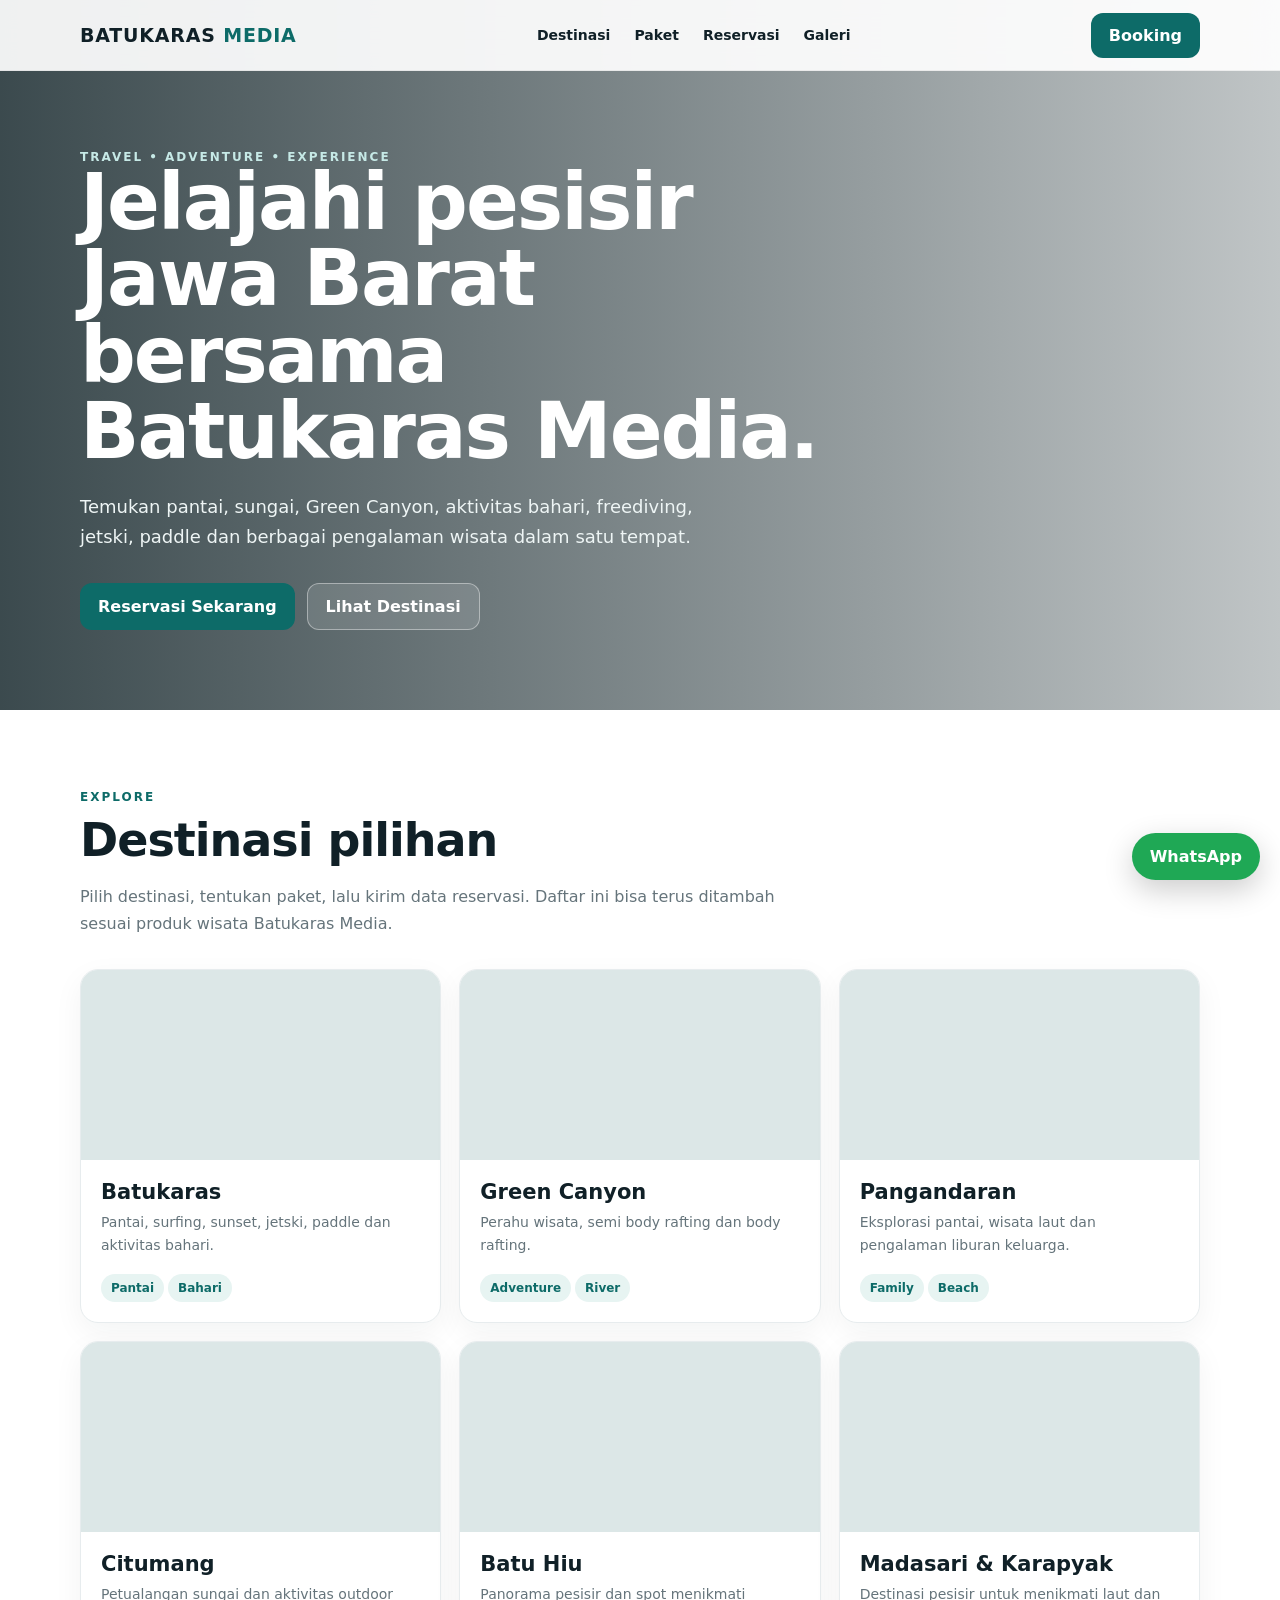
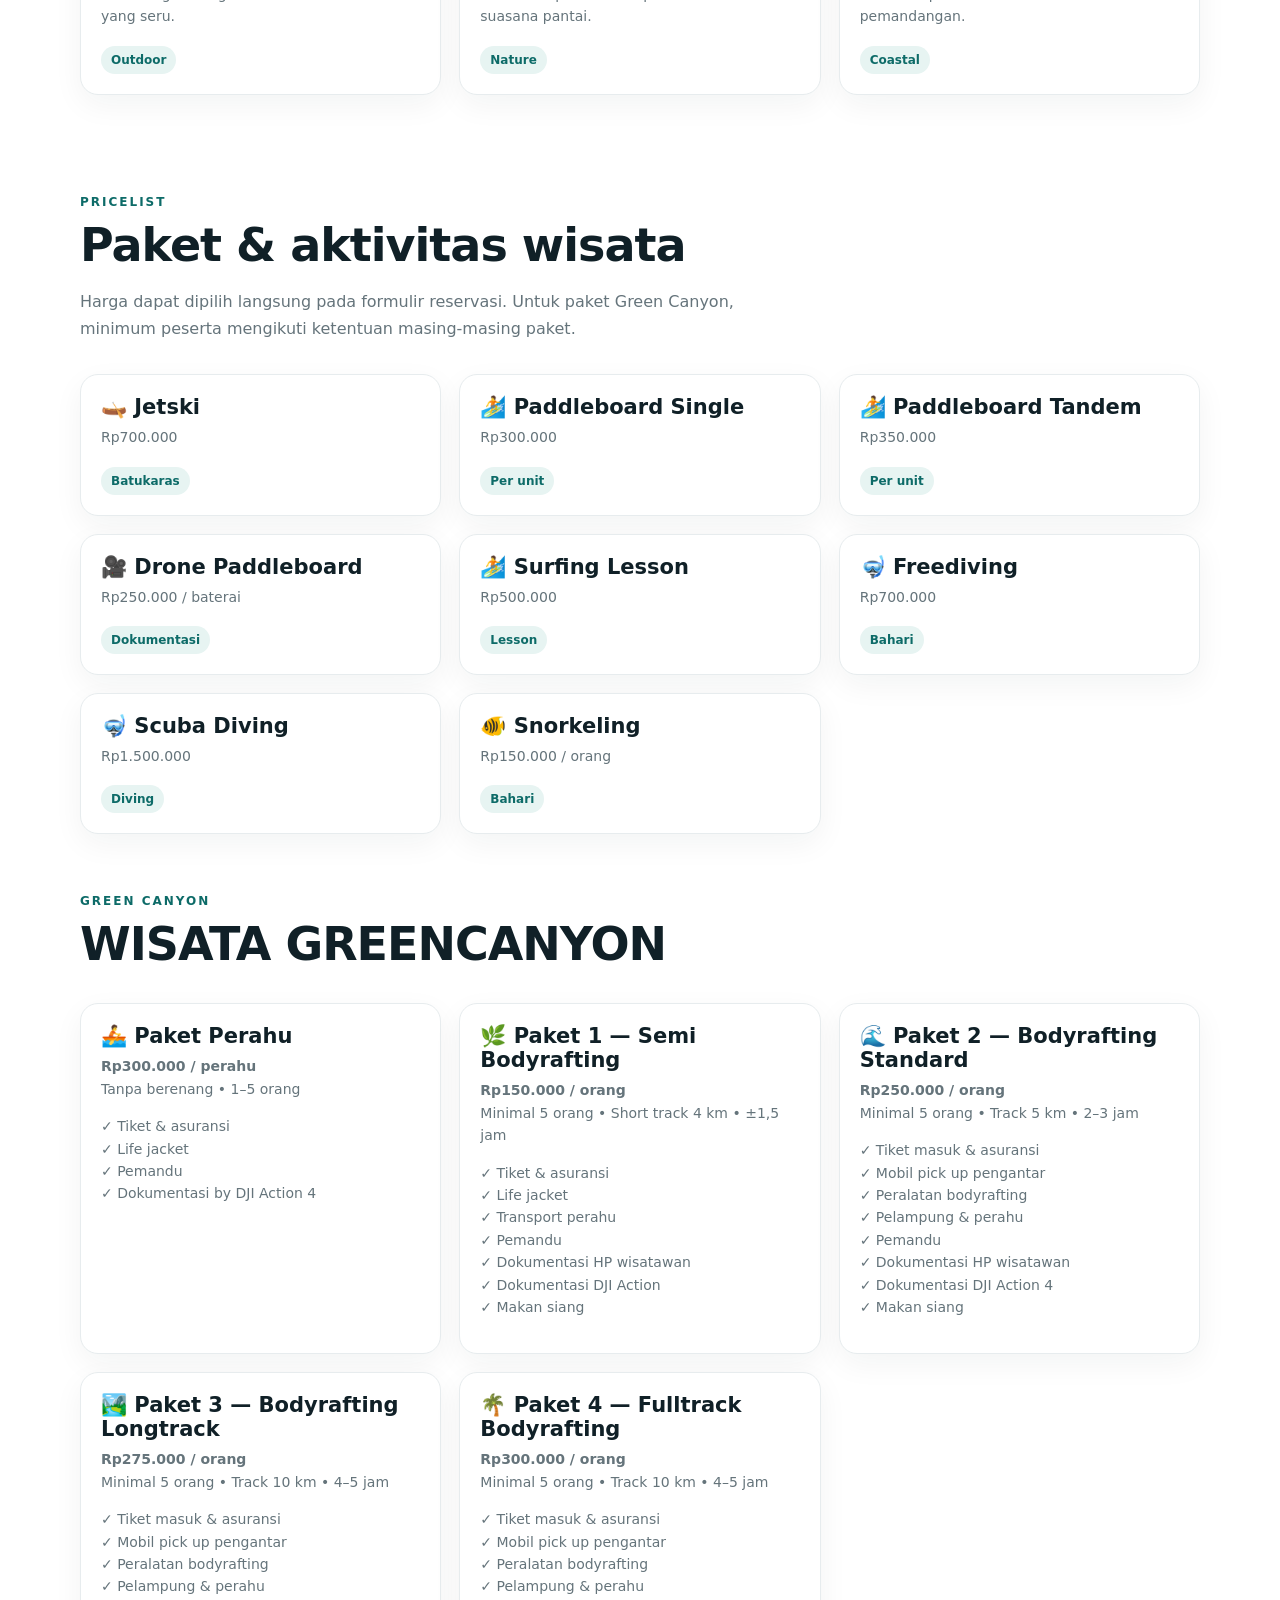
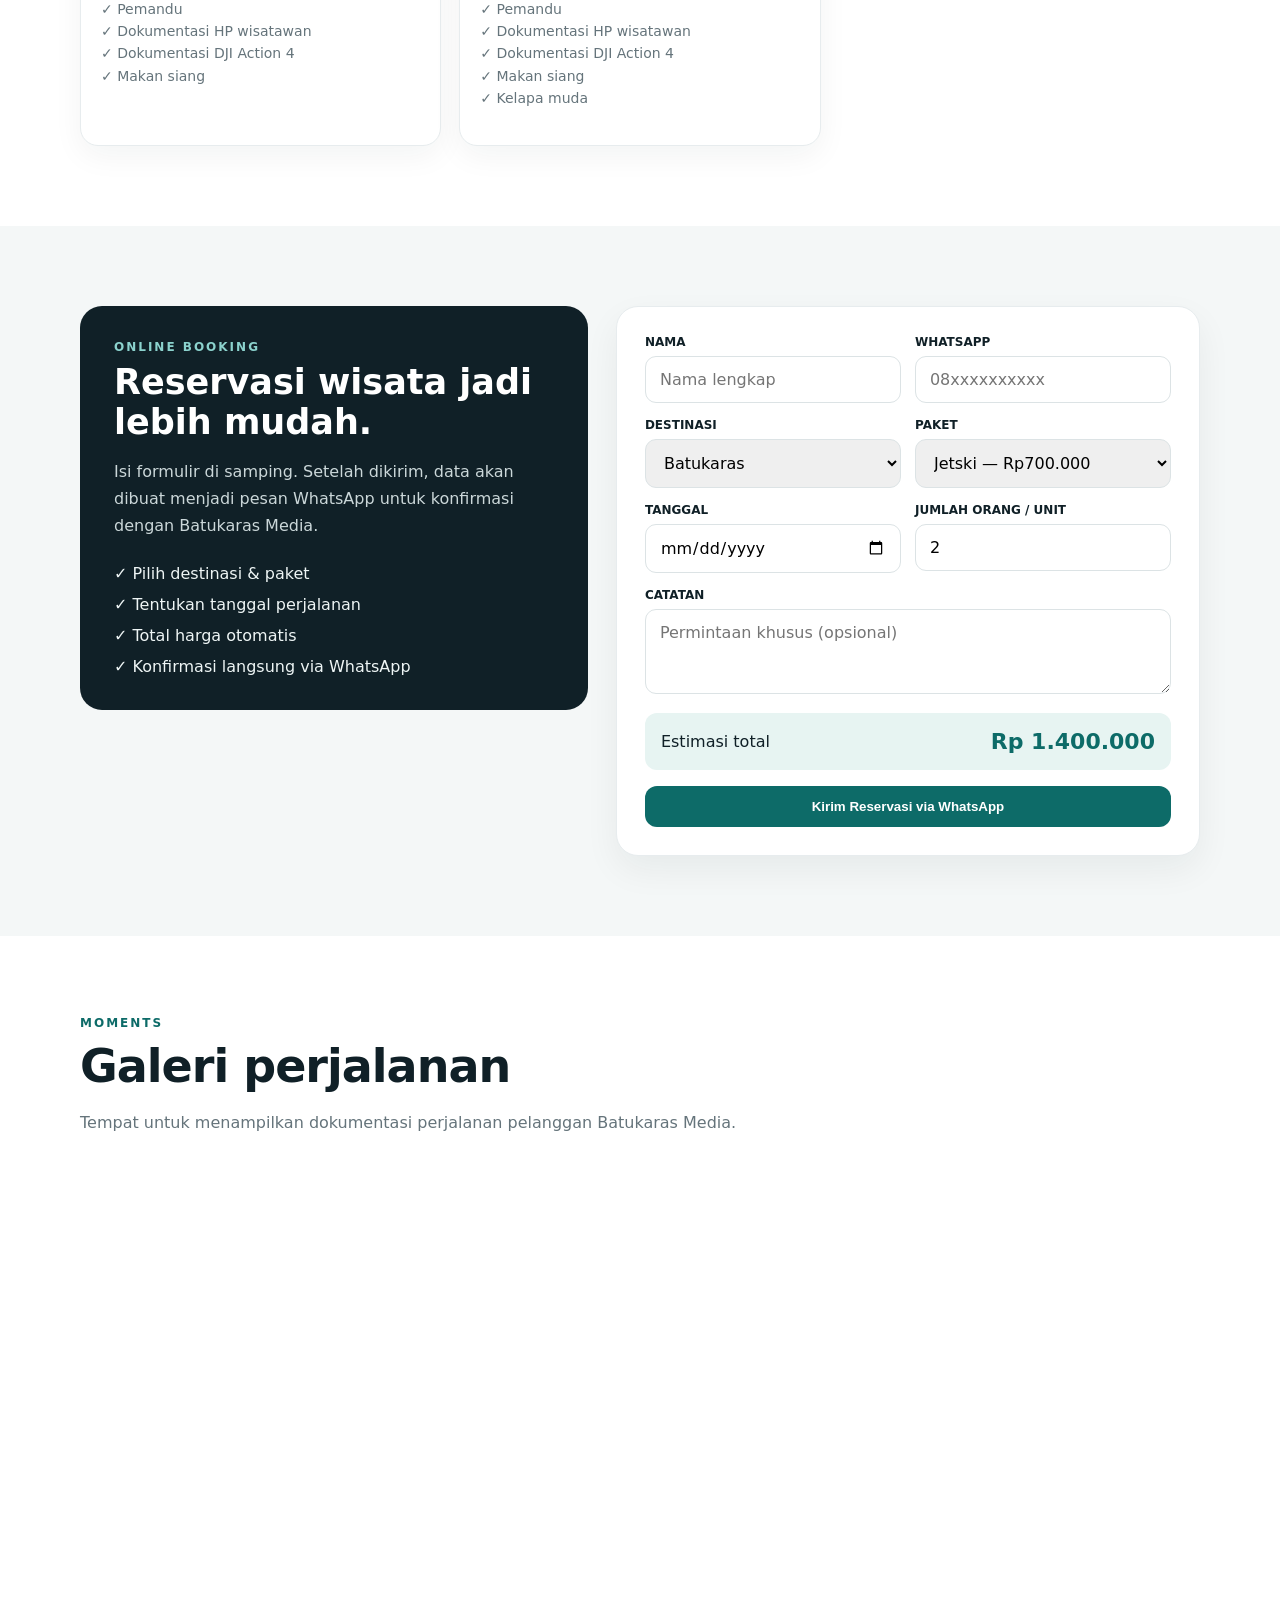
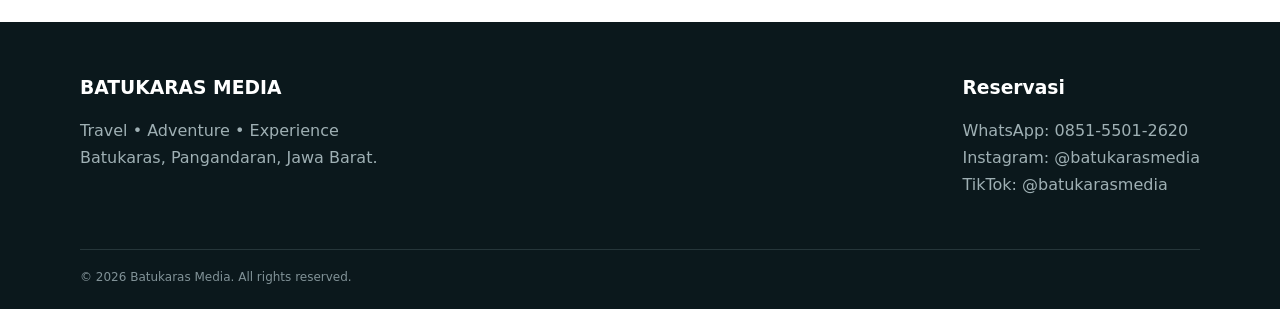
==== index.html @ 12cdef5a "Add files via upload" ====
<!DOCTYPE html>
<html lang="id">
<head>
<meta charset="UTF-8">
<meta name="viewport" content="width=device-width, initial-scale=1.0">
<title>Batukaras Media — Reservasi Wisata</title>
<meta name="description" content="Batukaras Media — reservasi wisata Batukaras, Green Canyon, Pangandaran dan destinasi wisata Jawa Barat.">
<style>
:root{--ink:#102027;--muted:#65747b;--line:#e7ecee;--paper:#fff;--soft:#f4f7f7;--accent:#0d6b68;--accent2:#e7f4f2}
*{box-sizing:border-box}html{scroll-behavior:smooth}body{margin:0;font-family:Inter,system-ui,-apple-system,Segoe UI,Roboto,Arial,sans-serif;color:var(--ink);background:var(--paper)}
a{text-decoration:none;color:inherit}.container{width:min(1120px,92%);margin:auto}
nav{position:fixed;top:0;left:0;right:0;z-index:20;background:rgba(255,255,255,.92);backdrop-filter:blur(14px);border-bottom:1px solid rgba(0,0,0,.05)}
.navin{height:70px;display:flex;align-items:center;justify-content:space-between}.brand{font-weight:900;letter-spacing:.8px;font-size:19px}.brand span{color:var(--accent)}
.links{display:flex;gap:24px;font-size:14px;font-weight:700}.links a:hover{color:var(--accent)}
.btn{display:inline-flex;align-items:center;justify-content:center;border:0;border-radius:12px;padding:13px 18px;background:var(--accent);color:#fff;font-weight:800;cursor:pointer}.btn.light{background:#fff;color:var(--ink);border:1px solid var(--line)}
.hero{min-height:650px;padding:150px 0 80px;background:linear-gradient(90deg,rgba(4,23,28,.78),rgba(4,23,28,.25)),url('https://images.unsplash.com/photo-1507525428034-b723cf961d3e?auto=format&fit=crop&w=1800&q=85') center/cover;color:white}
.hero h1{font-size:clamp(42px,7vw,78px);line-height:.98;max-width:760px;margin:0 0 22px;letter-spacing:-2px}.hero p{font-size:18px;line-height:1.7;max-width:620px;color:#eef5f5}.hero-actions{display:flex;gap:12px;flex-wrap:wrap;margin-top:30px}.hero .btn.light{background:rgba(255,255,255,.12);border-color:rgba(255,255,255,.4);color:#fff}
section{padding:80px 0}.eyebrow{color:var(--accent);font-size:12px;font-weight:900;letter-spacing:2px;text-transform:uppercase}.title{font-size:clamp(30px,4vw,46px);margin:9px 0 12px;letter-spacing:-1px}.sub{color:var(--muted);line-height:1.7;max-width:700px}
.grid{display:grid;grid-template-columns:repeat(3,1fr);gap:18px;margin-top:32px}.card{border:1px solid var(--line);border-radius:18px;overflow:hidden;background:#fff;box-shadow:0 10px 30px rgba(16,32,39,.05)}.photo{height:190px;background:#dce7e7 center/cover}.cardbody{padding:20px}.card h3{margin:0 0 7px;font-size:21px}.card p{color:var(--muted);line-height:1.6;font-size:14px;margin:0 0 15px}.tag{display:inline-block;background:var(--accent2);color:var(--accent);padding:7px 10px;border-radius:99px;font-size:12px;font-weight:800;margin:3px 4px 0 0}
.booking{background:var(--soft)}.bookbox{display:grid;grid-template-columns:1fr 1.15fr;gap:28px;align-items:start}.info{background:var(--ink);color:#fff;border-radius:22px;padding:34px}.info h2{font-size:35px;margin:8px 0 15px}.info p{color:#cbd7d9;line-height:1.7}.checks{display:grid;gap:12px;margin-top:25px}.checks div{color:#eef5f5}
.form{background:#fff;border:1px solid var(--line);border-radius:22px;padding:28px;box-shadow:0 14px 35px rgba(16,32,39,.06)}.row{display:grid;grid-template-columns:1fr 1fr;gap:14px}.field{margin-bottom:15px}.field label{display:block;font-size:12px;font-weight:900;margin-bottom:7px}.field input,.field select,.field textarea{width:100%;padding:13px 14px;border:1px solid #dce3e5;border-radius:11px;font:inherit;outline:none}.field input:focus,.field select:focus,.field textarea:focus{border-color:var(--accent)}.total{display:flex;justify-content:space-between;align-items:center;background:var(--accent2);padding:16px;border-radius:12px;margin:5px 0 16px}.total strong{font-size:22px;color:var(--accent)}
.gallery{display:grid;grid-template-columns:2fr 1fr 1fr;grid-template-rows:190px 190px;gap:10px}.gallery div{border-radius:16px;background:center/cover}.gallery .big{grid-row:span 2}
footer{background:#0b181c;color:#d5e0e2;padding:55px 0 25px}.foot{display:flex;justify-content:space-between;gap:30px}.foot h3{color:#fff;margin-top:0}.foot p{line-height:1.7;color:#9fb0b4}.copy{border-top:1px solid #26363a;margin-top:35px;padding-top:20px;font-size:12px;color:#819297}
.wa{position:fixed;right:20px;bottom:20px;background:#1fa855;color:#fff;padding:14px 18px;border-radius:999px;font-weight:900;box-shadow:0 10px 30px rgba(0,0,0,.2);z-index:30}
@media(max-width:800px){.links{display:none}.hero{min-height:620px}.grid,.bookbox{grid-template-columns:1fr}.gallery{grid-template-columns:1fr 1fr;grid-template-rows:160px 160px}.gallery .big{grid-row:auto;grid-column:span 2}.row{grid-template-columns:1fr}.foot{flex-direction:column}}
</style>
</head>
<body>
<nav><div class="container navin"><a class="brand" href="#">BATUKARAS <span>MEDIA</span></a><div class="links"><a href="#destinasi">Destinasi</a><a href="#paket">Paket</a><a href="#reservasi">Reservasi</a><a href="#galeri">Galeri</a></div><a class="btn" href="#reservasi">Booking</a></div></nav>

<header class="hero">
<div class="container">
<div class="eyebrow" style="color:#c6e9e6">Travel • Adventure • Experience</div>
<h1>Jelajahi pesisir Jawa Barat bersama Batukaras Media.</h1>
<p>Temukan pantai, sungai, Green Canyon, aktivitas bahari, freediving, jetski, paddle dan berbagai pengalaman wisata dalam satu tempat.</p>
<div class="hero-actions"><a class="btn" href="#reservasi">Reservasi Sekarang</a><a class="btn light" href="#destinasi">Lihat Destinasi</a></div>
</div>
</header>

<section id="destinasi"><div class="container">
<div class="eyebrow">Explore</div><h2 class="title">Destinasi pilihan</h2><p class="sub">Pilih destinasi, tentukan paket, lalu kirim data reservasi. Daftar ini bisa terus ditambah sesuai produk wisata Batukaras Media.</p>
<div class="grid">
<div class="card"><div class="photo" style="background-image:url('https://images.unsplash.com/photo-1502680390469-be75c86b636f?auto=format&fit=crop&w=900&q=80')"></div><div class="cardbody"><h3>Batukaras</h3><p>Pantai, surfing, sunset, jetski, paddle dan aktivitas bahari.</p><span class="tag">Pantai</span><span class="tag">Bahari</span></div></div>
<div class="card"><div class="photo" style="background-image:url('https://images.unsplash.com/photo-1500534623283-312aade485b7?auto=format&fit=crop&w=900&q=80')"></div><div class="cardbody"><h3>Green Canyon</h3><p>Perahu wisata, semi body rafting dan body rafting.</p><span class="tag">Adventure</span><span class="tag">River</span></div></div>
<div class="card"><div class="photo" style="background-image:url('https://images.unsplash.com/photo-1544551763-46a013bb70d5?auto=format&fit=crop&w=900&q=80')"></div><div class="cardbody"><h3>Pangandaran</h3><p>Eksplorasi pantai, wisata laut dan pengalaman liburan keluarga.</p><span class="tag">Family</span><span class="tag">Beach</span></div></div>
<div class="card"><div class="photo" style="background-image:url('https://images.unsplash.com/photo-1439405326854-014607f694d7?auto=format&fit=crop&w=900&q=80')"></div><div class="cardbody"><h3>Citumang</h3><p>Petualangan sungai dan aktivitas outdoor yang seru.</p><span class="tag">Outdoor</span></div></div>
<div class="card"><div class="photo" style="background-image:url('https://images.unsplash.com/photo-1505881502353-a1986add3762?auto=format&fit=crop&w=900&q=80')"></div><div class="cardbody"><h3>Batu Hiu</h3><p>Panorama pesisir dan spot menikmati suasana pantai.</p><span class="tag">Nature</span></div></div>
<div class="card"><div class="photo" style="background-image:url('https://images.unsplash.com/photo-1500375592092-40eb2168fd21?auto=format&fit=crop&w=900&q=80')"></div><div class="cardbody"><h3>Madasari & Karapyak</h3><p>Destinasi pesisir untuk menikmati laut dan pemandangan.</p><span class="tag">Coastal</span></div></div>
</div></div></section>

<section id="paket" style="padding-top:20px"><div class="container">
<div class="eyebrow">Pricelist</div><h2 class="title">Paket & aktivitas wisata</h2>
<p class="sub">Harga dapat dipilih langsung pada formulir reservasi. Untuk paket Green Canyon, minimum peserta mengikuti ketentuan masing-masing paket.</p>

<div class="grid">
<div class="card"><div class="cardbody"><h3>🛶 Jetski</h3><p>Rp700.000</p><span class="tag">Batukaras</span></div></div>
<div class="card"><div class="cardbody"><h3>🏄 Paddleboard Single</h3><p>Rp300.000</p><span class="tag">Per unit</span></div></div>
<div class="card"><div class="cardbody"><h3>🏄 Paddleboard Tandem</h3><p>Rp350.000</p><span class="tag">Per unit</span></div></div>
<div class="card"><div class="cardbody"><h3>🎥 Drone Paddleboard</h3><p>Rp250.000 / baterai</p><span class="tag">Dokumentasi</span></div></div>
<div class="card"><div class="cardbody"><h3>🏄 Surfing Lesson</h3><p>Rp500.000</p><span class="tag">Lesson</span></div></div>
<div class="card"><div class="cardbody"><h3>🤿 Freediving</h3><p>Rp700.000</p><span class="tag">Bahari</span></div></div>
<div class="card"><div class="cardbody"><h3>🤿 Scuba Diving</h3><p>Rp1.500.000</p><span class="tag">Diving</span></div></div>
<div class="card"><div class="cardbody"><h3>🐠 Snorkeling</h3><p>Rp150.000 / orang</p><span class="tag">Bahari</span></div></div>
</div>

<div style="margin-top:60px">
<div class="eyebrow">Green Canyon</div><h2 class="title">WISATA GREENCANYON</h2>
<div class="grid">
<div class="card"><div class="cardbody"><h3>🚣 Paket Perahu</h3><p><b>Rp300.000 / perahu</b><br>Tanpa berenang • 1–5 orang</p><p>✓ Tiket & asuransi<br>✓ Life jacket<br>✓ Pemandu<br>✓ Dokumentasi by DJI Action 4</p></div></div>
<div class="card"><div class="cardbody"><h3>🌿 Paket 1 — Semi Bodyrafting</h3><p><b>Rp150.000 / orang</b><br>Minimal 5 orang • Short track 4 km • ±1,5 jam</p><p>✓ Tiket & asuransi<br>✓ Life jacket<br>✓ Transport perahu<br>✓ Pemandu<br>✓ Dokumentasi HP wisatawan<br>✓ Dokumentasi DJI Action<br>✓ Makan siang</p></div></div>
<div class="card"><div class="cardbody"><h3>🌊 Paket 2 — Bodyrafting Standard</h3><p><b>Rp250.000 / orang</b><br>Minimal 5 orang • Track 5 km • 2–3 jam</p><p>✓ Tiket masuk & asuransi<br>✓ Mobil pick up pengantar<br>✓ Peralatan bodyrafting<br>✓ Pelampung & perahu<br>✓ Pemandu<br>✓ Dokumentasi HP wisatawan<br>✓ Dokumentasi DJI Action 4<br>✓ Makan siang</p></div></div>
<div class="card"><div class="cardbody"><h3>🏞️ Paket 3 — Bodyrafting Longtrack</h3><p><b>Rp275.000 / orang</b><br>Minimal 5 orang • Track 10 km • 4–5 jam</p><p>✓ Tiket masuk & asuransi<br>✓ Mobil pick up pengantar<br>✓ Peralatan bodyrafting<br>✓ Pelampung & perahu<br>✓ Pemandu<br>✓ Dokumentasi HP wisatawan<br>✓ Dokumentasi DJI Action 4<br>✓ Makan siang</p></div></div>
<div class="card"><div class="cardbody"><h3>🌴 Paket 4 — Fulltrack Bodyrafting</h3><p><b>Rp300.000 / orang</b><br>Minimal 5 orang • Track 10 km • 4–5 jam</p><p>✓ Tiket masuk & asuransi<br>✓ Mobil pick up pengantar<br>✓ Peralatan bodyrafting<br>✓ Pelampung & perahu<br>✓ Pemandu<br>✓ Dokumentasi HP wisatawan<br>✓ Dokumentasi DJI Action 4<br>✓ Makan siang<br>✓ Kelapa muda</p></div></div>
</div></div></div></section>

<section class="booking" id="reservasi"><div class="container"><div class="bookbox">
<div class="info"><div class="eyebrow" style="color:#8bd2cd">Online Booking</div><h2>Reservasi wisata jadi lebih mudah.</h2><p>Isi formulir di samping. Setelah dikirim, data akan dibuat menjadi pesan WhatsApp untuk konfirmasi dengan Batukaras Media.</p><div class="checks"><div>✓ Pilih destinasi & paket</div><div>✓ Tentukan tanggal perjalanan</div><div>✓ Total harga otomatis</div><div>✓ Konfirmasi langsung via WhatsApp</div></div></div>
<form class="form" onsubmit="book(event)">
<div class="row"><div class="field"><label>NAMA</label><input id="nama" required placeholder="Nama lengkap"></div><div class="field"><label>WHATSAPP</label><input id="wauser" required placeholder="08xxxxxxxxxx"></div></div>
<div class="row"><div class="field"><label>DESTINASI</label><select id="dest" onchange="updatePrice()"><option value="Batukaras">Batukaras</option><option value="Green Canyon">Green Canyon</option><option value="Pangandaran">Pangandaran</option><option value="Citumang">Citumang</option><option value="Batu Hiu">Batu Hiu</option><option value="Madasari">Madasari</option><option value="Karapyak">Karapyak</option></select></div><div class="field"><label>PAKET</label><select id="paketSelect" onchange="updatePrice()">
<option value="700000">Jetski — Rp700.000</option>
<option value="300000">Paddleboard Single — Rp300.000</option>
<option value="350000">Paddleboard Tandem — Rp350.000</option>
<option value="250000">Drone Paddleboard — Rp250.000/baterai</option>
<option value="500000">Surfing Lesson — Rp500.000</option>
<option value="700000">Freediving — Rp700.000</option>
<option value="1500000">Scuba Diving — Rp1.500.000</option>
<option value="150000">Snorkeling — Rp150.000/orang</option>
<option value="300000">Green Canyon — Paket Perahu — Rp300.000/perahu</option>
<option value="150000">Green Canyon — Paket 1 Semi Bodyrafting — Rp150.000/orang</option>
<option value="250000">Green Canyon — Paket 2 Bodyrafting Standard — Rp250.000/orang</option>
<option value="275000">Green Canyon — Paket 3 Bodyrafting Longtrack — Rp275.000/orang</option>
<option value="300000">Green Canyon — Paket 4 Fulltrack — Rp300.000/orang</option>
</select></div></div>
<div class="row"><div class="field"><label>TANGGAL</label><input id="tanggal" type="date" required></div><div class="field"><label>JUMLAH ORANG / UNIT</label><input id="jumlah" type="number" min="1" value="2" required oninput="updatePrice()"></div></div>
<div class="field"><label>CATATAN</label><textarea id="catatan" rows="3" placeholder="Permintaan khusus (opsional)"></textarea></div>
<div class="total"><span>Estimasi total</span><strong id="total">Rp600.000</strong></div>
<button class="btn" style="width:100%">Kirim Reservasi via WhatsApp</button>
</form></div></div></section>

<section id="galeri"><div class="container"><div class="eyebrow">Moments</div><h2 class="title">Galeri perjalanan</h2><p class="sub">Tempat untuk menampilkan dokumentasi perjalanan pelanggan Batukaras Media.</p><div class="gallery">
<div class="big" style="background-image:url('https://images.unsplash.com/photo-1544551763-46a013bb70d5?auto=format&fit=crop&w=1200&q=85')"></div>
<div style="background-image:url('https://images.unsplash.com/photo-1502680390469-be75c86b636f?auto=format&fit=crop&w=700&q=80')"></div>
<div style="background-image:url('https://images.unsplash.com/photo-1500375592092-40eb2168fd21?auto=format&fit=crop&w=700&q=80')"></div>
<div style="background-image:url('https://images.unsplash.com/photo-1500534623283-312aade485b7?auto=format&fit=crop&w=700&q=80')"></div>
<div style="background-image:url('https://images.unsplash.com/photo-1439405326854-014607f694d7?auto=format&fit=crop&w=700&q=80')"></div>
</div></div></section>

<footer><div class="container"><div class="foot"><div><h3>BATUKARAS MEDIA</h3><p>Travel • Adventure • Experience<br>Batukaras, Pangandaran, Jawa Barat.</p></div><div><h3>Reservasi</h3><p>WhatsApp: 0851-5501-2620<br>Instagram: @batukarasmedia<br>TikTok: @batukarasmedia</p></div></div><div class="copy">© 2026 Batukaras Media. All rights reserved.</div></div></footer>
<a class="wa" href="https://wa.me/6285155012620" target="_blank">WhatsApp</a>
<script>
function rupiah(n){return new Intl.NumberFormat('id-ID',{style:'currency',currency:'IDR',maximumFractionDigits:0}).format(n)}
function updatePrice(){const p=Number(document.getElementById('paketSelect').value);const q=Number(document.getElementById('jumlah').value||1);document.getElementById('total').textContent=rupiah(p*q)}
function book(e){e.preventDefault();const nama=document.getElementById('nama').value,wa=document.getElementById('wauser').value,dest=document.getElementById('dest').value,paket=document.getElementById('paketSelect').selectedOptions[0].text,tgl=document.getElementById('tanggal').value,jml=document.getElementById('jumlah').value,total=document.getElementById('total').textContent,cat=document.getElementById('catatan').value;const msg=`Halo Batukaras Media, saya ingin reservasi wisata.%0A%0ANama: ${nama}%0AWhatsApp: ${wa}%0ADestinasi: ${dest}%0APaket: ${paket}%0ATanggal: ${tgl}%0AJumlah: ${jml}%0AEstimasi total: ${total}%0ACatatan: ${cat||'-'}`;window.open('https://wa.me/6285155012620?text='+msg,'_blank')}
updatePrice();
</script>
</body></html>
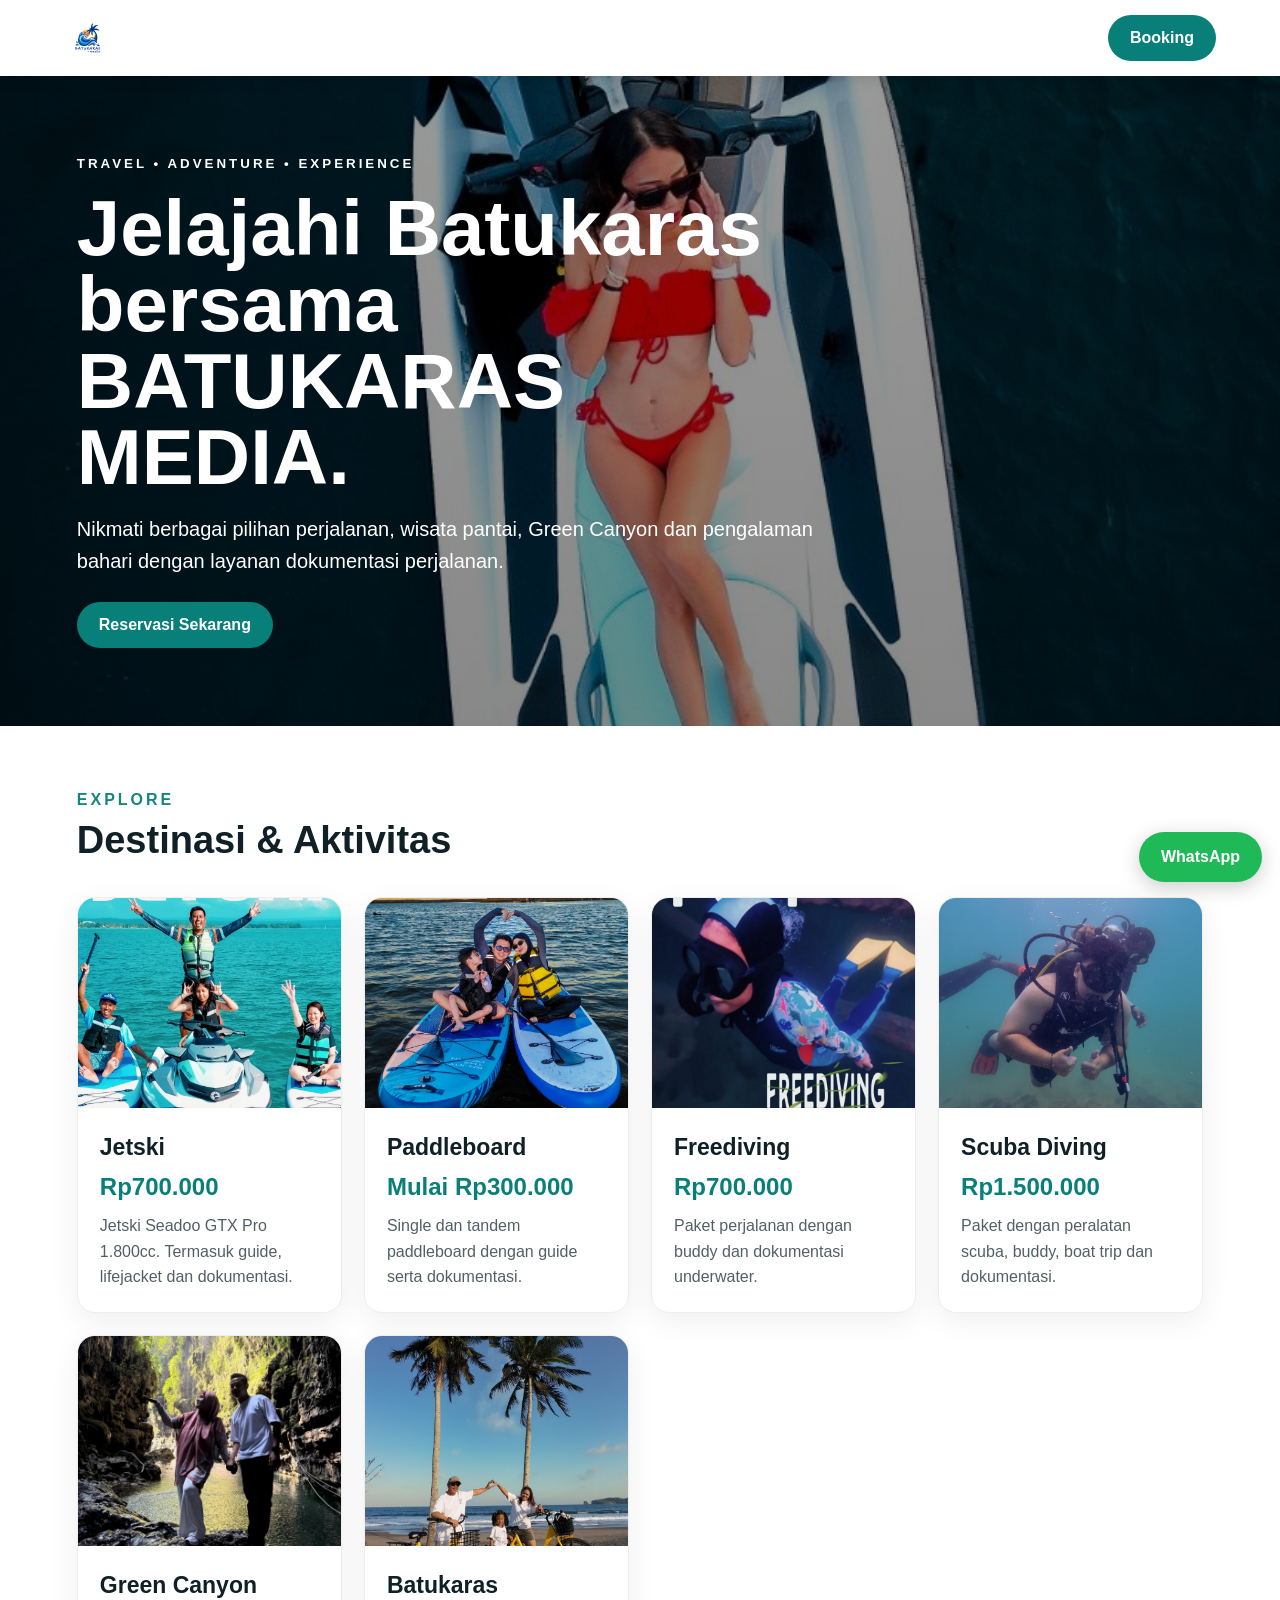
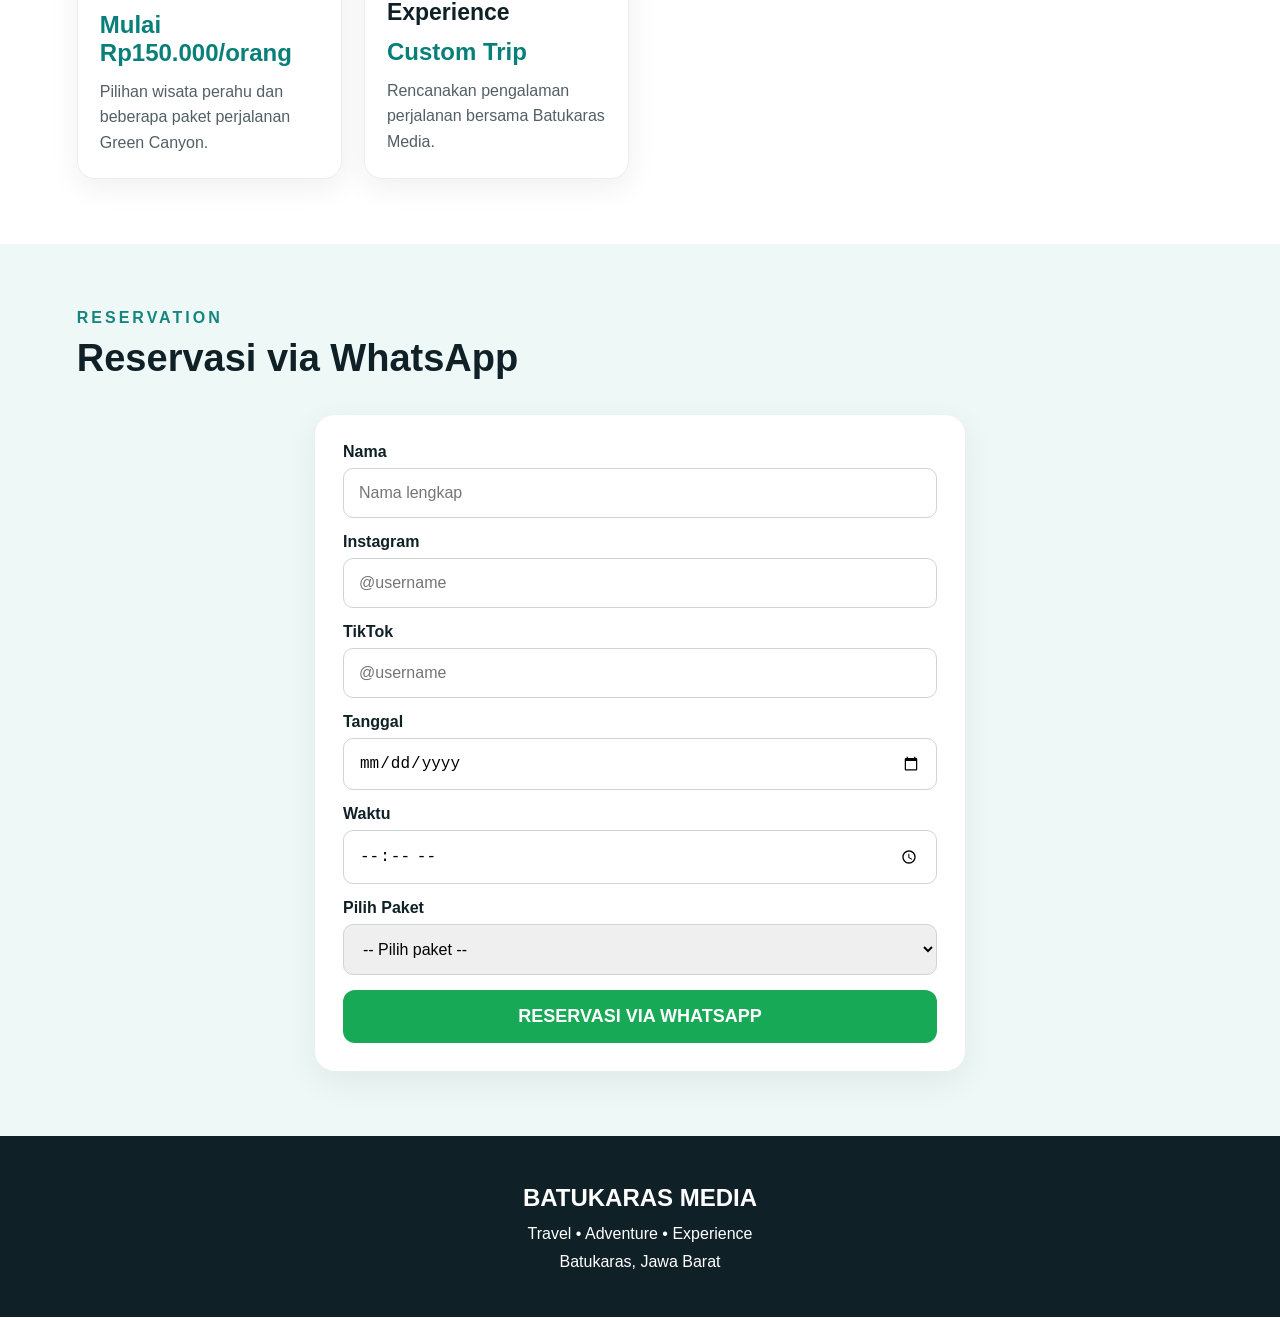
==== commit aab98197: "Refactor HTML structure and styles for better design Updated title and various styles for improved l" ====
--- a/index.html
+++ b/index.html
@@ -3,115 +3,217 @@
 <head>
 <meta charset="UTF-8">
 <meta name="viewport" content="width=device-width, initial-scale=1.0">
-<title>Batukaras Media — Reservasi Wisata</title>
-<meta name="description" content="Batukaras Media — reservasi wisata Batukaras, Green Canyon, Pangandaran dan destinasi wisata Jawa Barat.">
+<title>BATUKARAS MEDIA — Reservasi Wisata</title>
+
 <style>
-:root{--ink:#102027;--muted:#65747b;--line:#e7ecee;--paper:#fff;--soft:#f4f7f7;--accent:#0d6b68;--accent2:#e7f4f2}
-*{box-sizing:border-box}html{scroll-behavior:smooth}body{margin:0;font-family:Inter,system-ui,-apple-system,Segoe UI,Roboto,Arial,sans-serif;color:var(--ink);background:var(--paper)}
-a{text-decoration:none;color:inherit}.container{width:min(1120px,92%);margin:auto}
-nav{position:fixed;top:0;left:0;right:0;z-index:20;background:rgba(255,255,255,.92);backdrop-filter:blur(14px);border-bottom:1px solid rgba(0,0,0,.05)}
-.navin{height:70px;display:flex;align-items:center;justify-content:space-between}.brand{font-weight:900;letter-spacing:.8px;font-size:19px}.brand span{color:var(--accent)}
-.links{display:flex;gap:24px;font-size:14px;font-weight:700}.links a:hover{color:var(--accent)}
-.btn{display:inline-flex;align-items:center;justify-content:center;border:0;border-radius:12px;padding:13px 18px;background:var(--accent);color:#fff;font-weight:800;cursor:pointer}.btn.light{background:#fff;color:var(--ink);border:1px solid var(--line)}
-.hero{min-height:650px;padding:150px 0 80px;background:linear-gradient(90deg,rgba(4,23,28,.78),rgba(4,23,28,.25)),url('https://images.unsplash.com/photo-1507525428034-b723cf961d3e?auto=format&fit=crop&w=1800&q=85') center/cover;color:white}
-.hero h1{font-size:clamp(42px,7vw,78px);line-height:.98;max-width:760px;margin:0 0 22px;letter-spacing:-2px}.hero p{font-size:18px;line-height:1.7;max-width:620px;color:#eef5f5}.hero-actions{display:flex;gap:12px;flex-wrap:wrap;margin-top:30px}.hero .btn.light{background:rgba(255,255,255,.12);border-color:rgba(255,255,255,.4);color:#fff}
-section{padding:80px 0}.eyebrow{color:var(--accent);font-size:12px;font-weight:900;letter-spacing:2px;text-transform:uppercase}.title{font-size:clamp(30px,4vw,46px);margin:9px 0 12px;letter-spacing:-1px}.sub{color:var(--muted);line-height:1.7;max-width:700px}
-.grid{display:grid;grid-template-columns:repeat(3,1fr);gap:18px;margin-top:32px}.card{border:1px solid var(--line);border-radius:18px;overflow:hidden;background:#fff;box-shadow:0 10px 30px rgba(16,32,39,.05)}.photo{height:190px;background:#dce7e7 center/cover}.cardbody{padding:20px}.card h3{margin:0 0 7px;font-size:21px}.card p{color:var(--muted);line-height:1.6;font-size:14px;margin:0 0 15px}.tag{display:inline-block;background:var(--accent2);color:var(--accent);padding:7px 10px;border-radius:99px;font-size:12px;font-weight:800;margin:3px 4px 0 0}
-.booking{background:var(--soft)}.bookbox{display:grid;grid-template-columns:1fr 1.15fr;gap:28px;align-items:start}.info{background:var(--ink);color:#fff;border-radius:22px;padding:34px}.info h2{font-size:35px;margin:8px 0 15px}.info p{color:#cbd7d9;line-height:1.7}.checks{display:grid;gap:12px;margin-top:25px}.checks div{color:#eef5f5}
-.form{background:#fff;border:1px solid var(--line);border-radius:22px;padding:28px;box-shadow:0 14px 35px rgba(16,32,39,.06)}.row{display:grid;grid-template-columns:1fr 1fr;gap:14px}.field{margin-bottom:15px}.field label{display:block;font-size:12px;font-weight:900;margin-bottom:7px}.field input,.field select,.field textarea{width:100%;padding:13px 14px;border:1px solid #dce3e5;border-radius:11px;font:inherit;outline:none}.field input:focus,.field select:focus,.field textarea:focus{border-color:var(--accent)}.total{display:flex;justify-content:space-between;align-items:center;background:var(--accent2);padding:16px;border-radius:12px;margin:5px 0 16px}.total strong{font-size:22px;color:var(--accent)}
-.gallery{display:grid;grid-template-columns:2fr 1fr 1fr;grid-template-rows:190px 190px;gap:10px}.gallery div{border-radius:16px;background:center/cover}.gallery .big{grid-row:span 2}
-footer{background:#0b181c;color:#d5e0e2;padding:55px 0 25px}.foot{display:flex;justify-content:space-between;gap:30px}.foot h3{color:#fff;margin-top:0}.foot p{line-height:1.7;color:#9fb0b4}.copy{border-top:1px solid #26363a;margin-top:35px;padding-top:20px;font-size:12px;color:#819297}
-.wa{position:fixed;right:20px;bottom:20px;background:#1fa855;color:#fff;padding:14px 18px;border-radius:999px;font-weight:900;box-shadow:0 10px 30px rgba(0,0,0,.2);z-index:30}
-@media(max-width:800px){.links{display:none}.hero{min-height:620px}.grid,.bookbox{grid-template-columns:1fr}.gallery{grid-template-columns:1fr 1fr;grid-template-rows:160px 160px}.gallery .big{grid-row:auto;grid-column:span 2}.row{grid-template-columns:1fr}.foot{flex-direction:column}}
+*{box-sizing:border-box;margin:0;padding:0}
+body{font-family:Arial,sans-serif;color:#102027;background:#fff}
+a{text-decoration:none;color:inherit}
+nav{position:sticky;top:0;z-index:99;background:#fff;padding:14px 5%;display:flex;justify-content:space-between;align-items:center;box-shadow:0 2px 15px #0002}
+.logo{height:48px;width:auto}
+.btn{background:#087f78;color:white;padding:14px 22px;border-radius:30px;font-weight:bold;border:0;display:inline-block}
+.hero{min-height:650px;background:linear-gradient(#0006,#0007),url('jetski-drone.jpg') center/cover;display:flex;align-items:center;color:#fff;padding:70px 6%}
+.hero-content{max-width:750px}
+.hero small{letter-spacing:3px;font-weight:bold}
+.hero h1{font-size:clamp(40px,8vw,78px);line-height:.98;margin:18px 0}
+.hero p{font-size:20px;line-height:1.6;margin-bottom:25px}
+section{padding:65px 6%}
+.title{font-size:38px;margin:10px 0 35px}
+.subtitle{color:#16857e;font-weight:bold;letter-spacing:3px}
+.grid{display:grid;grid-template-columns:repeat(auto-fit,minmax(250px,1fr));gap:22px}
+.card{background:#fff;border-radius:18px;overflow:hidden;box-shadow:0 8px 30px #0001;border:1px solid #eee}
+.card img{width:100%;height:210px;object-fit:cover}
+.card-content{padding:22px}
+.card h3{font-size:23px;margin-bottom:10px}
+.price{font-size:24px;font-weight:bold;color:#087f78;margin:12px 0}
+.card p{line-height:1.6;color:#526065}
+.booking{background:#eef8f7}
+.form{max-width:650px;margin:auto;background:#fff;padding:28px;border-radius:20px;box-shadow:0 10px 35px #0001}
+input,select{width:100%;padding:15px;margin:7px 0 15px;border:1px solid #ccd6d6;border-radius:10px;font-size:16px}
+label{font-weight:bold}
+.submit{width:100%;padding:16px;background:#18a957;color:white;border:0;border-radius:12px;font-size:18px;font-weight:bold}
+footer{background:#102027;color:#fff;padding:40px 6%;text-align:center;line-height:1.8}
+.wa{position:fixed;right:18px;bottom:18px;background:#20b957;color:#fff;padding:16px 22px;border-radius:40px;font-weight:bold;z-index:100;box-shadow:0 5px 20px #0003}
+@media(max-width:600px){
+nav{padding:12px 18px}
+.logo{height:42px}
+.hero{min-height:620px;padding:60px 25px}
+.hero h1{font-size:45px}
+.hero p{font-size:18px}
+section{padding:50px 20px}
+.title{font-size:32px}
+}
 </style>
 </head>
+
 <body>
-<nav><div class="container navin"><a class="brand" href="#">BATUKARAS <span>MEDIA</span></a><div class="links"><a href="#destinasi">Destinasi</a><a href="#paket">Paket</a><a href="#reservasi">Reservasi</a><a href="#galeri">Galeri</a></div><a class="btn" href="#reservasi">Booking</a></div></nav>
+
+<nav>
+<img src="logo.png" class="logo" alt="Batukaras Media">
+<a href="#booking" class="btn">Booking</a>
+</nav>
 
 <header class="hero">
-<div class="container">
-<div class="eyebrow" style="color:#c6e9e6">Travel • Adventure • Experience</div>
-<h1>Jelajahi pesisir Jawa Barat bersama Batukaras Media.</h1>
-<p>Temukan pantai, sungai, Green Canyon, aktivitas bahari, freediving, jetski, paddle dan berbagai pengalaman wisata dalam satu tempat.</p>
-<div class="hero-actions"><a class="btn" href="#reservasi">Reservasi Sekarang</a><a class="btn light" href="#destinasi">Lihat Destinasi</a></div>
+<div class="hero-content">
+<small>TRAVEL • ADVENTURE • EXPERIENCE</small>
+<h1>Jelajahi Batukaras bersama BATUKARAS MEDIA.</h1>
+<p>
+Nikmati berbagai pilihan perjalanan, wisata pantai,
+Green Canyon dan pengalaman bahari dengan layanan
+dokumentasi perjalanan.
+</p>
+<a href="#booking" class="btn">Reservasi Sekarang</a>
 </div>
 </header>
 
-<section id="destinasi"><div class="container">
-<div class="eyebrow">Explore</div><h2 class="title">Destinasi pilihan</h2><p class="sub">Pilih destinasi, tentukan paket, lalu kirim data reservasi. Daftar ini bisa terus ditambah sesuai produk wisata Batukaras Media.</p>
+<section>
+<div class="subtitle">EXPLORE</div>
+<h2 class="title">Destinasi & Aktivitas</h2>
+
 <div class="grid">
-<div class="card"><div class="photo" style="background-image:url('https://images.unsplash.com/photo-1502680390469-be75c86b636f?auto=format&fit=crop&w=900&q=80')"></div><div class="cardbody"><h3>Batukaras</h3><p>Pantai, surfing, sunset, jetski, paddle dan aktivitas bahari.</p><span class="tag">Pantai</span><span class="tag">Bahari</span></div></div>
-<div class="card"><div class="photo" style="background-image:url('https://images.unsplash.com/photo-1500534623283-312aade485b7?auto=format&fit=crop&w=900&q=80')"></div><div class="cardbody"><h3>Green Canyon</h3><p>Perahu wisata, semi body rafting dan body rafting.</p><span class="tag">Adventure</span><span class="tag">River</span></div></div>
-<div class="card"><div class="photo" style="background-image:url('https://images.unsplash.com/photo-1544551763-46a013bb70d5?auto=format&fit=crop&w=900&q=80')"></div><div class="cardbody"><h3>Pangandaran</h3><p>Eksplorasi pantai, wisata laut dan pengalaman liburan keluarga.</p><span class="tag">Family</span><span class="tag">Beach</span></div></div>
-<div class="card"><div class="photo" style="background-image:url('https://images.unsplash.com/photo-1439405326854-014607f694d7?auto=format&fit=crop&w=900&q=80')"></div><div class="cardbody"><h3>Citumang</h3><p>Petualangan sungai dan aktivitas outdoor yang seru.</p><span class="tag">Outdoor</span></div></div>
-<div class="card"><div class="photo" style="background-image:url('https://images.unsplash.com/photo-1505881502353-a1986add3762?auto=format&fit=crop&w=900&q=80')"></div><div class="cardbody"><h3>Batu Hiu</h3><p>Panorama pesisir dan spot menikmati suasana pantai.</p><span class="tag">Nature</span></div></div>
-<div class="card"><div class="photo" style="background-image:url('https://images.unsplash.com/photo-1500375592092-40eb2168fd21?auto=format&fit=crop&w=900&q=80')"></div><div class="cardbody"><h3>Madasari & Karapyak</h3><p>Destinasi pesisir untuk menikmati laut dan pemandangan.</p><span class="tag">Coastal</span></div></div>
-</div></div></section>
-
-<section id="paket" style="padding-top:20px"><div class="container">
-<div class="eyebrow">Pricelist</div><h2 class="title">Paket & aktivitas wisata</h2>
-<p class="sub">Harga dapat dipilih langsung pada formulir reservasi. Untuk paket Green Canyon, minimum peserta mengikuti ketentuan masing-masing paket.</p>
-
-<div class="grid">
-<div class="card"><div class="cardbody"><h3>🛶 Jetski</h3><p>Rp700.000</p><span class="tag">Batukaras</span></div></div>
-<div class="card"><div class="cardbody"><h3>🏄 Paddleboard Single</h3><p>Rp300.000</p><span class="tag">Per unit</span></div></div>
-<div class="card"><div class="cardbody"><h3>🏄 Paddleboard Tandem</h3><p>Rp350.000</p><span class="tag">Per unit</span></div></div>
-<div class="card"><div class="cardbody"><h3>🎥 Drone Paddleboard</h3><p>Rp250.000 / baterai</p><span class="tag">Dokumentasi</span></div></div>
-<div class="card"><div class="cardbody"><h3>🏄 Surfing Lesson</h3><p>Rp500.000</p><span class="tag">Lesson</span></div></div>
-<div class="card"><div class="cardbody"><h3>🤿 Freediving</h3><p>Rp700.000</p><span class="tag">Bahari</span></div></div>
-<div class="card"><div class="cardbody"><h3>🤿 Scuba Diving</h3><p>Rp1.500.000</p><span class="tag">Diving</span></div></div>
-<div class="card"><div class="cardbody"><h3>🐠 Snorkeling</h3><p>Rp150.000 / orang</p><span class="tag">Bahari</span></div></div>
-</div>
-
-<div style="margin-top:60px">
-<div class="eyebrow">Green Canyon</div><h2 class="title">WISATA GREENCANYON</h2>
-<div class="grid">
-<div class="card"><div class="cardbody"><h3>🚣 Paket Perahu</h3><p><b>Rp300.000 / perahu</b><br>Tanpa berenang • 1–5 orang</p><p>✓ Tiket & asuransi<br>✓ Life jacket<br>✓ Pemandu<br>✓ Dokumentasi by DJI Action 4</p></div></div>
-<div class="card"><div class="cardbody"><h3>🌿 Paket 1 — Semi Bodyrafting</h3><p><b>Rp150.000 / orang</b><br>Minimal 5 orang • Short track 4 km • ±1,5 jam</p><p>✓ Tiket & asuransi<br>✓ Life jacket<br>✓ Transport perahu<br>✓ Pemandu<br>✓ Dokumentasi HP wisatawan<br>✓ Dokumentasi DJI Action<br>✓ Makan siang</p></div></div>
-<div class="card"><div class="cardbody"><h3>🌊 Paket 2 — Bodyrafting Standard</h3><p><b>Rp250.000 / orang</b><br>Minimal 5 orang • Track 5 km • 2–3 jam</p><p>✓ Tiket masuk & asuransi<br>✓ Mobil pick up pengantar<br>✓ Peralatan bodyrafting<br>✓ Pelampung & perahu<br>✓ Pemandu<br>✓ Dokumentasi HP wisatawan<br>✓ Dokumentasi DJI Action 4<br>✓ Makan siang</p></div></div>
-<div class="card"><div class="cardbody"><h3>🏞️ Paket 3 — Bodyrafting Longtrack</h3><p><b>Rp275.000 / orang</b><br>Minimal 5 orang • Track 10 km • 4–5 jam</p><p>✓ Tiket masuk & asuransi<br>✓ Mobil pick up pengantar<br>✓ Peralatan bodyrafting<br>✓ Pelampung & perahu<br>✓ Pemandu<br>✓ Dokumentasi HP wisatawan<br>✓ Dokumentasi DJI Action 4<br>✓ Makan siang</p></div></div>
-<div class="card"><div class="cardbody"><h3>🌴 Paket 4 — Fulltrack Bodyrafting</h3><p><b>Rp300.000 / orang</b><br>Minimal 5 orang • Track 10 km • 4–5 jam</p><p>✓ Tiket masuk & asuransi<br>✓ Mobil pick up pengantar<br>✓ Peralatan bodyrafting<br>✓ Pelampung & perahu<br>✓ Pemandu<br>✓ Dokumentasi HP wisatawan<br>✓ Dokumentasi DJI Action 4<br>✓ Makan siang<br>✓ Kelapa muda</p></div></div>
-</div></div></div></section>
-
-<section class="booking" id="reservasi"><div class="container"><div class="bookbox">
-<div class="info"><div class="eyebrow" style="color:#8bd2cd">Online Booking</div><h2>Reservasi wisata jadi lebih mudah.</h2><p>Isi formulir di samping. Setelah dikirim, data akan dibuat menjadi pesan WhatsApp untuk konfirmasi dengan Batukaras Media.</p><div class="checks"><div>✓ Pilih destinasi & paket</div><div>✓ Tentukan tanggal perjalanan</div><div>✓ Total harga otomatis</div><div>✓ Konfirmasi langsung via WhatsApp</div></div></div>
-<form class="form" onsubmit="book(event)">
-<div class="row"><div class="field"><label>NAMA</label><input id="nama" required placeholder="Nama lengkap"></div><div class="field"><label>WHATSAPP</label><input id="wauser" required placeholder="08xxxxxxxxxx"></div></div>
-<div class="row"><div class="field"><label>DESTINASI</label><select id="dest" onchange="updatePrice()"><option value="Batukaras">Batukaras</option><option value="Green Canyon">Green Canyon</option><option value="Pangandaran">Pangandaran</option><option value="Citumang">Citumang</option><option value="Batu Hiu">Batu Hiu</option><option value="Madasari">Madasari</option><option value="Karapyak">Karapyak</option></select></div><div class="field"><label>PAKET</label><select id="paketSelect" onchange="updatePrice()">
-<option value="700000">Jetski — Rp700.000</option>
-<option value="300000">Paddleboard Single — Rp300.000</option>
-<option value="350000">Paddleboard Tandem — Rp350.000</option>
-<option value="250000">Drone Paddleboard — Rp250.000/baterai</option>
-<option value="500000">Surfing Lesson — Rp500.000</option>
-<option value="700000">Freediving — Rp700.000</option>
-<option value="1500000">Scuba Diving — Rp1.500.000</option>
-<option value="150000">Snorkeling — Rp150.000/orang</option>
-<option value="300000">Green Canyon — Paket Perahu — Rp300.000/perahu</option>
-<option value="150000">Green Canyon — Paket 1 Semi Bodyrafting — Rp150.000/orang</option>
-<option value="250000">Green Canyon — Paket 2 Bodyrafting Standard — Rp250.000/orang</option>
-<option value="275000">Green Canyon — Paket 3 Bodyrafting Longtrack — Rp275.000/orang</option>
-<option value="300000">Green Canyon — Paket 4 Fulltrack — Rp300.000/orang</option>
-</select></div></div>
-<div class="row"><div class="field"><label>TANGGAL</label><input id="tanggal" type="date" required></div><div class="field"><label>JUMLAH ORANG / UNIT</label><input id="jumlah" type="number" min="1" value="2" required oninput="updatePrice()"></div></div>
-<div class="field"><label>CATATAN</label><textarea id="catatan" rows="3" placeholder="Permintaan khusus (opsional)"></textarea></div>
-<div class="total"><span>Estimasi total</span><strong id="total">Rp600.000</strong></div>
-<button class="btn" style="width:100%">Kirim Reservasi via WhatsApp</button>
-</form></div></div></section>
-
-<section id="galeri"><div class="container"><div class="eyebrow">Moments</div><h2 class="title">Galeri perjalanan</h2><p class="sub">Tempat untuk menampilkan dokumentasi perjalanan pelanggan Batukaras Media.</p><div class="gallery">
-<div class="big" style="background-image:url('https://images.unsplash.com/photo-1544551763-46a013bb70d5?auto=format&fit=crop&w=1200&q=85')"></div>
-<div style="background-image:url('https://images.unsplash.com/photo-1502680390469-be75c86b636f?auto=format&fit=crop&w=700&q=80')"></div>
-<div style="background-image:url('https://images.unsplash.com/photo-1500375592092-40eb2168fd21?auto=format&fit=crop&w=700&q=80')"></div>
-<div style="background-image:url('https://images.unsplash.com/photo-1500534623283-312aade485b7?auto=format&fit=crop&w=700&q=80')"></div>
-<div style="background-image:url('https://images.unsplash.com/photo-1439405326854-014607f694d7?auto=format&fit=crop&w=700&q=80')"></div>
-</div></div></section>
-
-<footer><div class="container"><div class="foot"><div><h3>BATUKARAS MEDIA</h3><p>Travel • Adventure • Experience<br>Batukaras, Pangandaran, Jawa Barat.</p></div><div><h3>Reservasi</h3><p>WhatsApp: 0851-5501-2620<br>Instagram: @batukarasmedia<br>TikTok: @batukarasmedia</p></div></div><div class="copy">© 2026 Batukaras Media. All rights reserved.</div></div></footer>
-<a class="wa" href="https://wa.me/6285155012620" target="_blank">WhatsApp</a>
+
+<div class="card">
+<img src="jetski.jpg" alt="Jetski Batukaras">
+<div class="card-content">
+<h3>Jetski</h3>
+<div class="price">Rp700.000</div>
+<p>Jetski Seadoo GTX Pro 1.800cc. Termasuk guide, lifejacket dan dokumentasi.</p>
+</div>
+</div>
+
+<div class="card">
+<img src="paddle.jpg" alt="Paddleboard Batukaras">
+<div class="card-content">
+<h3>Paddleboard</h3>
+<div class="price">Mulai Rp300.000</div>
+<p>Single dan tandem paddleboard dengan guide serta dokumentasi.</p>
+</div>
+</div>
+
+<div class="card">
+<img src="freediving.jpg" alt="Freediving">
+<div class="card-content">
+<h3>Freediving</h3>
+<div class="price">Rp700.000</div>
+<p>Paket perjalanan dengan buddy dan dokumentasi underwater.</p>
+</div>
+</div>
+
+<div class="card">
+<img src="scuba.jpg" alt="Scuba Diving">
+<div class="card-content">
+<h3>Scuba Diving</h3>
+<div class="price">Rp1.500.000</div>
+<p>Paket dengan peralatan scuba, buddy, boat trip dan dokumentasi.</p>
+</div>
+</div>
+
+<div class="card">
+<img src="greencanyon.jpg" alt="Green Canyon">
+<div class="card-content">
+<h3>Green Canyon</h3>
+<div class="price">Mulai Rp150.000/orang</div>
+<p>Pilihan wisata perahu dan beberapa paket perjalanan Green Canyon.</p>
+</div>
+</div>
+
+<div class="card">
+<img src="cycling.jpg" alt="Batukaras">
+<div class="card-content">
+<h3>Batukaras Experience</h3>
+<div class="price">Custom Trip</div>
+<p>Rencanakan pengalaman perjalanan bersama Batukaras Media.</p>
+</div>
+</div>
+
+</div>
+</section>
+
+<section class="booking" id="booking">
+<div class="subtitle">RESERVATION</div>
+<h2 class="title">Reservasi via WhatsApp</h2>
+
+<div class="form">
+
+<label>Nama</label>
+<input id="nama" placeholder="Nama lengkap">
+
+<label>Instagram</label>
+<input id="instagram" placeholder="@username">
+
+<label>TikTok</label>
+<input id="tiktok" placeholder="@username">
+
+<label>Tanggal</label>
+<input id="tanggal" type="date">
+
+<label>Waktu</label>
+<input id="waktu" type="time">
+
+<label>Pilih Paket</label>
+<select id="paket">
+<option value="">-- Pilih paket --</option>
+<option>Jetski — Rp700.000</option>
+<option>Banana Boat — Rp50.000/orang</option>
+<option>Gladiator — Rp75.000/orang</option>
+<option>Donat — Rp75.000/orang</option>
+<option>Paddleboard Single — Rp300.000</option>
+<option>Paddleboard Tandem — Rp350.000</option>
+<option>Freediving — Rp700.000</option>
+<option>Scuba Diving — Rp1.500.000</option>
+<option>Snorkeling Paket 1 — Rp150.000/orang</option>
+<option>Snorkeling Paket 2 — Rp100.000/orang</option>
+<option>Green Canyon — Paket Perahu</option>
+<option>Green Canyon — Semi Bodyrafting</option>
+<option>Green Canyon — Standard</option>
+<option>Green Canyon — Longtrack</option>
+<option>Green Canyon — Fulltrack</option>
+<option>Dokumentasi Drone</option>
+<option>Dokumentasi DJI Action</option>
+</select>
+
+<button class="submit" onclick="bookingWA()">RESERVASI VIA WHATSAPP</button>
+
+</div>
+</section>
+
+<footer>
+<h2>BATUKARAS MEDIA</h2>
+<p>Travel • Adventure • Experience</p>
+<p>Batukaras, Jawa Barat</p>
+</footer>
+
+<a class="wa" href="https://wa.me/6285155012620" target="_blank">
+WhatsApp
+</a>
+
 <script>
-function rupiah(n){return new Intl.NumberFormat('id-ID',{style:'currency',currency:'IDR',maximumFractionDigits:0}).format(n)}
-function updatePrice(){const p=Number(document.getElementById('paketSelect').value);const q=Number(document.getElementById('jumlah').value||1);document.getElementById('total').textContent=rupiah(p*q)}
-function book(e){e.preventDefault();const nama=document.getElementById('nama').value,wa=document.getElementById('wauser').value,dest=document.getElementById('dest').value,paket=document.getElementById('paketSelect').selectedOptions[0].text,tgl=document.getElementById('tanggal').value,jml=document.getElementById('jumlah').value,total=document.getElementById('total').textContent,cat=document.getElementById('catatan').value;const msg=`Halo Batukaras Media, saya ingin reservasi wisata.%0A%0ANama: ${nama}%0AWhatsApp: ${wa}%0ADestinasi: ${dest}%0APaket: ${paket}%0ATanggal: ${tgl}%0AJumlah: ${jml}%0AEstimasi total: ${total}%0ACatatan: ${cat||'-'}`;window.open('https://wa.me/6285155012620?text='+msg,'_blank')}
-updatePrice();
+function bookingWA(){
+const nama=document.getElementById('nama').value;
+const instagram=document.getElementById('instagram').value;
+const tiktok=document.getElementById('tiktok').value;
+const tanggal=document.getElementById('tanggal').value;
+const waktu=document.getElementById('waktu').value;
+const paket=document.getElementById('paket').value;
+
+if(!nama || !tanggal || !waktu || !paket){
+alert('Mohon lengkapi Nama, Tanggal, Waktu dan Paket.');
+return;
+}
+
+const pesan =
+'Halo Batukaras Media, saya ingin reservasi.%0A%0A'+
+'Nama: '+encodeURIComponent(nama)+
+'%0AInstagram: '+encodeURIComponent(instagram)+
+'%0ATikTok: '+encodeURIComponent(tiktok)+
+'%0ATanggal: '+encodeURIComponent(tanggal)+
+'%0AWaktu: '+encodeURIComponent(waktu)+
+'%0APaket: '+encodeURIComponent(paket)+
+'%0A%0AMohon informasi ketersediaannya.';
+
+window.open('https://wa.me/6285155012620?text='+pesan,'_blank');
+}
 </script>
-</body></html>+
+</body>
+                                        </html>
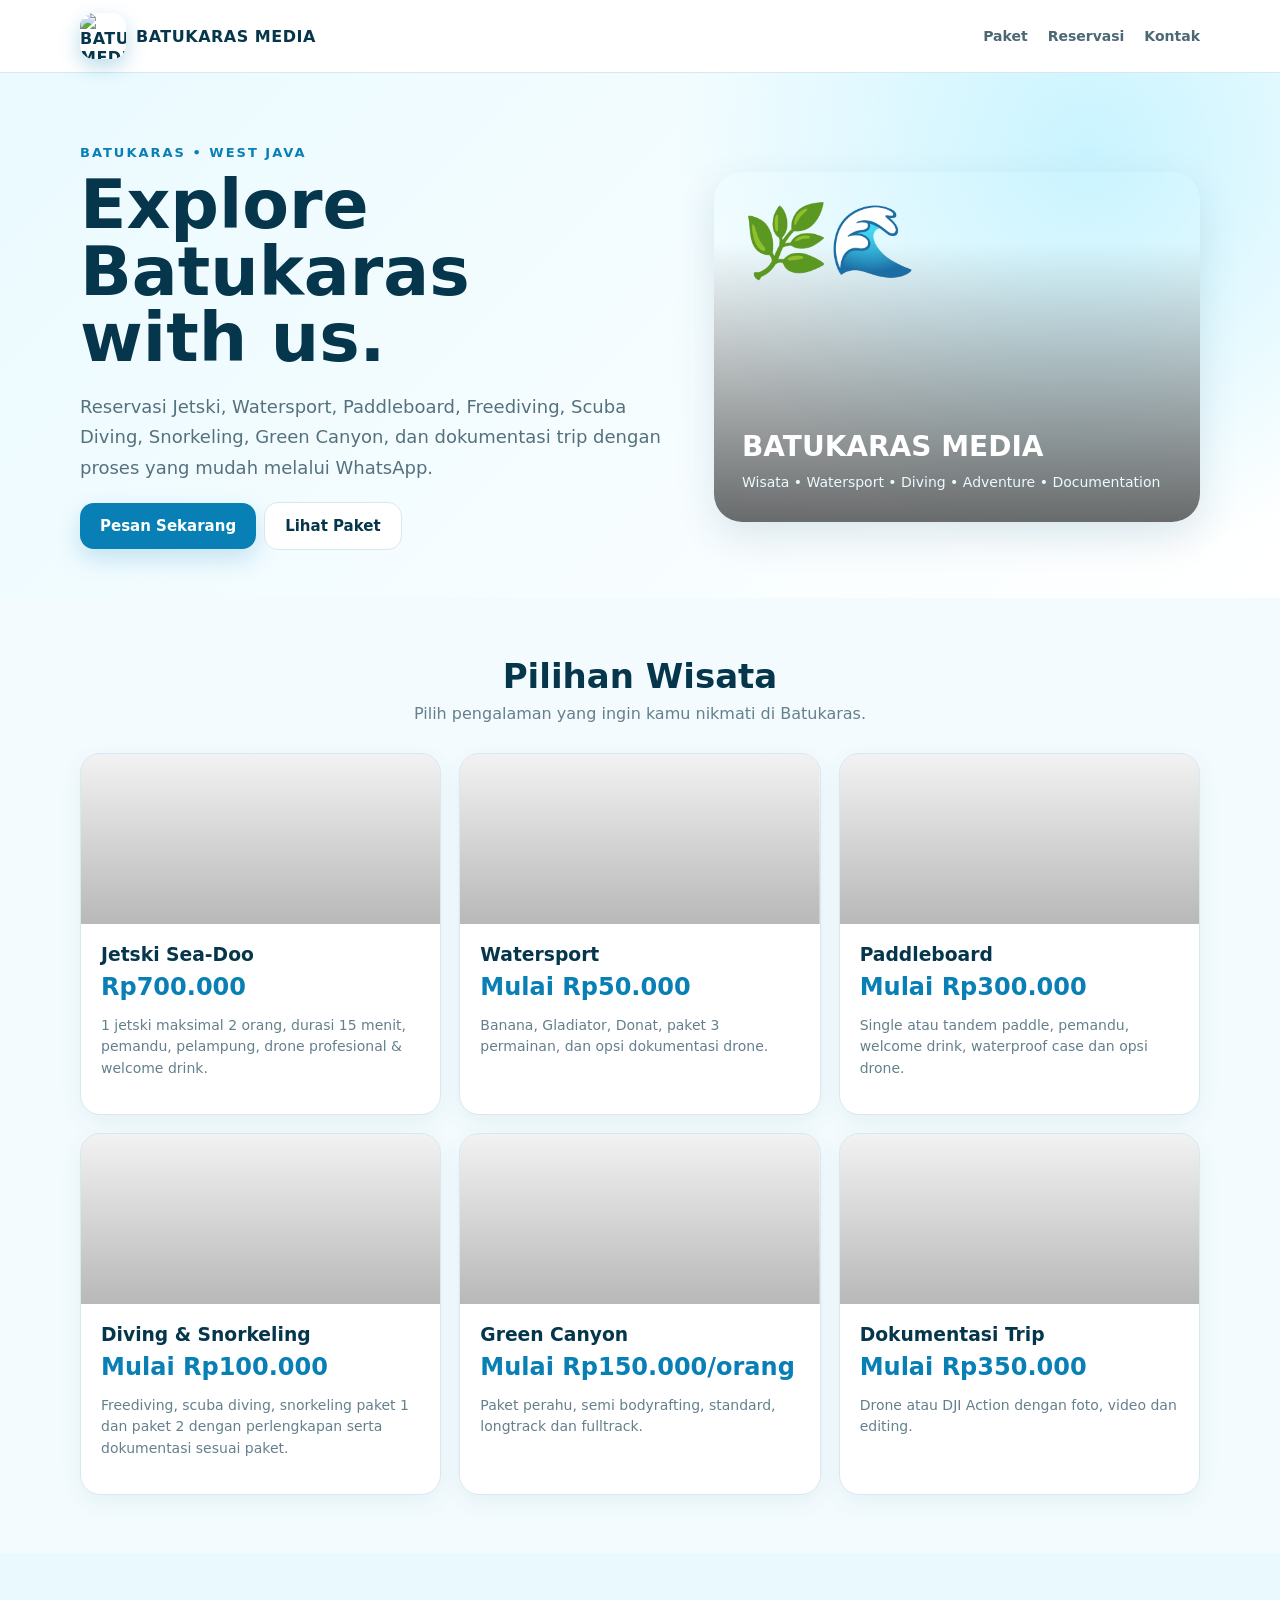
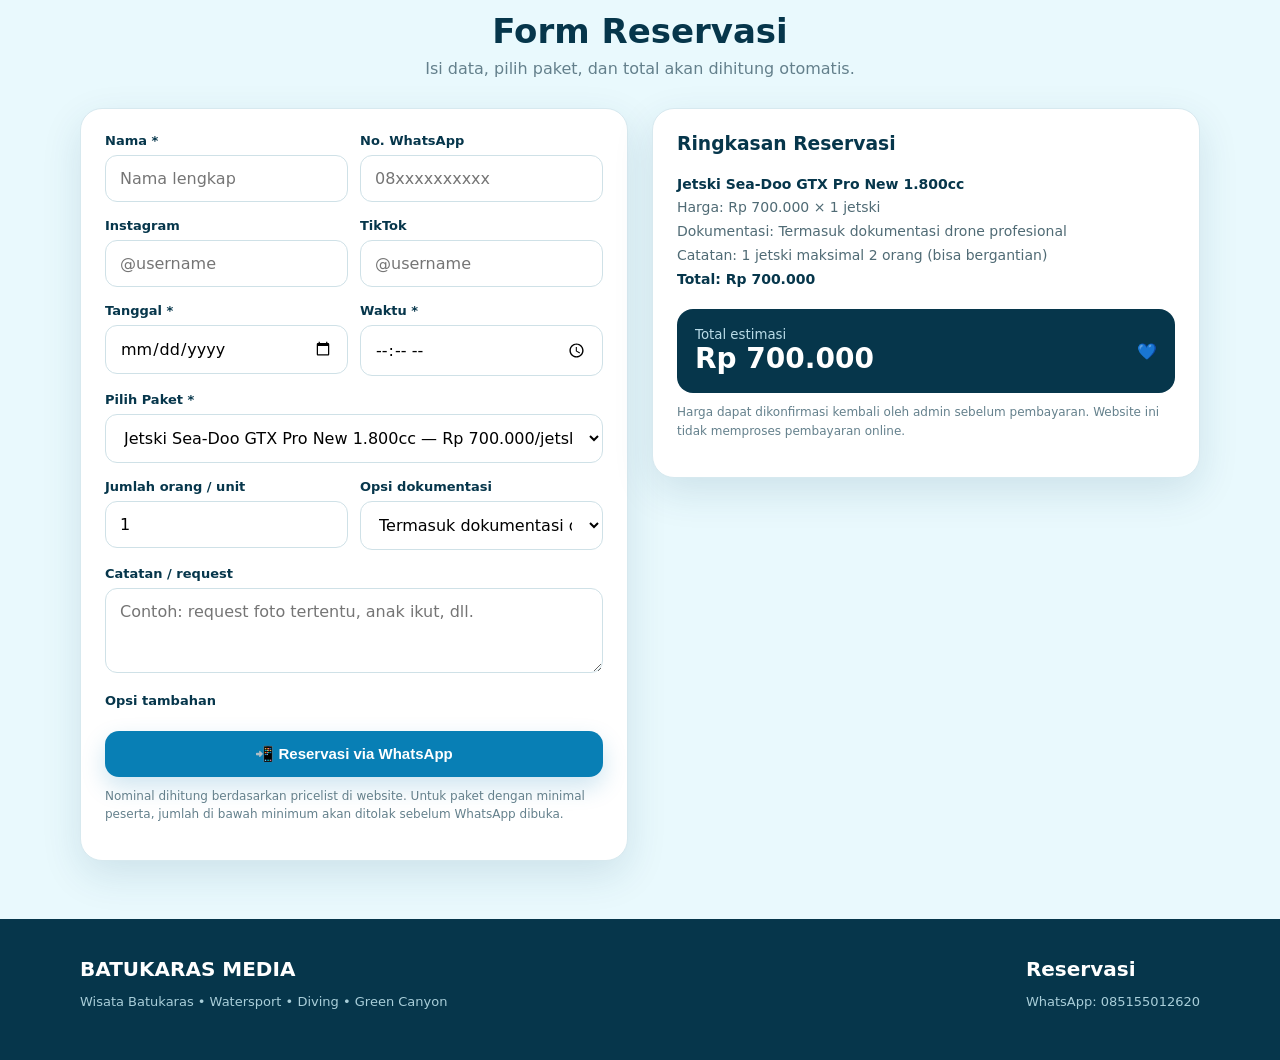
==== commit 4dc06b10: "Add files via upload" ====
--- a/index.html
+++ b/index.html
@@ -1,219 +1,150 @@
-<!DOCTYPE html>
+<!doctype html>
 <html lang="id">
 <head>
-<meta charset="UTF-8">
-<meta name="viewport" content="width=device-width, initial-scale=1.0">
+<meta charset="utf-8">
+<meta name="viewport" content="width=device-width,initial-scale=1">
+<meta name="theme-color" content="#0b8fc7">
+<meta name="description" content="BATUKARAS MEDIA - Reservasi wisata Batukaras via WhatsApp">
 <title>BATUKARAS MEDIA — Reservasi Wisata</title>
-
 <style>
-*{box-sizing:border-box;margin:0;padding:0}
-body{font-family:Arial,sans-serif;color:#102027;background:#fff}
-a{text-decoration:none;color:inherit}
-nav{position:sticky;top:0;z-index:99;background:#fff;padding:14px 5%;display:flex;justify-content:space-between;align-items:center;box-shadow:0 2px 15px #0002}
-.logo{height:48px;width:auto}
-.btn{background:#087f78;color:white;padding:14px 22px;border-radius:30px;font-weight:bold;border:0;display:inline-block}
-.hero{min-height:650px;background:linear-gradient(#0006,#0007),url('jetski-drone.jpg') center/cover;display:flex;align-items:center;color:#fff;padding:70px 6%}
-.hero-content{max-width:750px}
-.hero small{letter-spacing:3px;font-weight:bold}
-.hero h1{font-size:clamp(40px,8vw,78px);line-height:.98;margin:18px 0}
-.hero p{font-size:20px;line-height:1.6;margin-bottom:25px}
-section{padding:65px 6%}
-.title{font-size:38px;margin:10px 0 35px}
-.subtitle{color:#16857e;font-weight:bold;letter-spacing:3px}
-.grid{display:grid;grid-template-columns:repeat(auto-fit,minmax(250px,1fr));gap:22px}
-.card{background:#fff;border-radius:18px;overflow:hidden;box-shadow:0 8px 30px #0001;border:1px solid #eee}
-.card img{width:100%;height:210px;object-fit:cover}
-.card-content{padding:22px}
-.card h3{font-size:23px;margin-bottom:10px}
-.price{font-size:24px;font-weight:bold;color:#087f78;margin:12px 0}
-.card p{line-height:1.6;color:#526065}
-.booking{background:#eef8f7}
-.form{max-width:650px;margin:auto;background:#fff;padding:28px;border-radius:20px;box-shadow:0 10px 35px #0001}
-input,select{width:100%;padding:15px;margin:7px 0 15px;border:1px solid #ccd6d6;border-radius:10px;font-size:16px}
-label{font-weight:bold}
-.submit{width:100%;padding:16px;background:#18a957;color:white;border:0;border-radius:12px;font-size:18px;font-weight:bold}
-footer{background:#102027;color:#fff;padding:40px 6%;text-align:center;line-height:1.8}
-.wa{position:fixed;right:18px;bottom:18px;background:#20b957;color:#fff;padding:16px 22px;border-radius:40px;font-weight:bold;z-index:100;box-shadow:0 5px 20px #0003}
-@media(max-width:600px){
-nav{padding:12px 18px}
-.logo{height:42px}
-.hero{min-height:620px;padding:60px 25px}
-.hero h1{font-size:45px}
-.hero p{font-size:18px}
-section{padding:50px 20px}
-.title{font-size:32px}
-}
+:root{--blue:#087fb5;--blue2:#18b8e5;--navy:#06364b;--white:#fff;--bg:#f3fbfe;--line:#d7e9ef;--text:#17313d;--muted:#64808c;--green:#20b56b;--shadow:0 14px 40px rgba(0,68,100,.12)}
+*{box-sizing:border-box}body{margin:0;font-family:Inter,system-ui,-apple-system,Segoe UI,Roboto,Arial,sans-serif;color:var(--text);background:var(--bg)}
+a{text-decoration:none;color:inherit}.container{width:min(1120px,92%);margin:auto}
+header{position:sticky;top:0;z-index:10;background:rgba(255,255,255,.94);backdrop-filter:blur(12px);border-bottom:1px solid var(--line)}
+.nav{height:72px;display:flex;align-items:center;justify-content:space-between;gap:18px}.brand{display:flex;align-items:center;gap:10px;font-weight:900;letter-spacing:.5px;color:var(--navy)}
+.logo{width:46px;height:46px;border-radius:14px;object-fit:cover;display:block;box-shadow:0 8px 20px #087fb544}
+.navlinks{display:flex;gap:20px;font-size:14px;font-weight:700;color:#4c6873}.navlinks a:hover{color:var(--blue)}
+.hero{padding:72px 0 48px;background:radial-gradient(circle at 85% 15%,#c9f4ff 0,transparent 35%),linear-gradient(135deg,#eafaff,#fff)}
+.hero-grid{display:grid;grid-template-columns:1.1fr .9fr;gap:40px;align-items:center}.eyebrow{color:var(--blue);font-weight:900;letter-spacing:2px;font-size:13px}
+h1{font-size:clamp(38px,6vw,68px);line-height:.98;margin:12px 0 20px;color:var(--navy)}.hero p{font-size:18px;line-height:1.7;color:#55717c;max-width:680px}
+.btn{display:inline-flex;align-items:center;justify-content:center;border:0;border-radius:14px;padding:14px 20px;font-weight:900;cursor:pointer;font-size:15px}
+.btn-primary{background:var(--blue);color:white;box-shadow:0 10px 25px #087fb533}.btn-primary:hover{background:#056d9d}
+.btn-outline{border:1px solid var(--line);background:#fff;color:var(--navy);margin-left:8px}
+.hero-card{min-height:350px;border-radius:28px;overflow:hidden;background-image:linear-gradient(180deg,transparent 20%,rgba(0,0,0,.58)),url("assets/jetski-group.jpg");background-size:cover;background-position:center;box-shadow:var(--shadow);position:relative;color:white;padding:28px;display:flex;flex-direction:column;justify-content:end}
+.hero-card:before{content:"";position:absolute;inset:0;}
+.hero-card>*{position:relative}.hero-card .water{font-size:70px;margin-bottom:auto}.hero-card h2{font-size:28px;margin:0 0 8px}.hero-card p{color:#eafaff;font-size:14px;margin:0}
+section{padding:58px 0}.section-title{text-align:center;margin-bottom:30px}.section-title h2{font-size:34px;margin:0 0 8px;color:var(--navy)}.section-title p{color:var(--muted);margin:0}
+.cards{display:grid;grid-template-columns:repeat(3,1fr);gap:18px}.card{background:#fff;border:1px solid var(--line);border-radius:20px;overflow:hidden;box-shadow:0 7px 25px rgba(0,80,110,.06)}
+.card-img{height:170px;background:linear-gradient(135deg,#18b8e5,#06364b);display:grid;place-items:center;font-size:54px;color:#fff;background-repeat:no-repeat}.card-body{padding:20px}.card h3{margin:0 0 8px;color:var(--navy)}.price{font-size:24px;font-weight:900;color:var(--blue);margin:8px 0}.card p{color:var(--muted);line-height:1.55;font-size:14px}
+.booking{background:#e9f9fd}.booking-grid{display:grid;grid-template-columns:1fr 1fr;gap:24px;align-items:start}.panel{background:#fff;border:1px solid var(--line);border-radius:22px;padding:24px;box-shadow:var(--shadow)}
+label{display:block;font-weight:800;font-size:13px;margin:0 0 7px;color:var(--navy)}input,select,textarea{width:100%;border:1px solid #cfe1e7;border-radius:12px;padding:13px 14px;font:inherit;background:#fff;outline:none}input:focus,select:focus,textarea:focus{border-color:var(--blue);box-shadow:0 0 0 3px #18b8e522}
+.field{margin-bottom:16px}.row{display:grid;grid-template-columns:1fr 1fr;gap:12px}.options{display:grid;gap:9px}.check{display:flex;align-items:center;gap:9px;padding:10px 12px;border:1px solid var(--line);border-radius:11px;font-weight:700;font-size:13px}.check input{width:auto}
+.total{margin-top:18px;padding:18px;border-radius:16px;background:var(--navy);color:white;display:flex;align-items:center;justify-content:space-between;gap:15px}.total small{display:block;color:#b9dbe7}.total strong{font-size:28px}.summary{line-height:1.7;font-size:14px;color:#506b75}.summary b{color:var(--navy)}.note{font-size:12px;color:var(--muted);line-height:1.55;margin-top:10px}.error{display:none;color:#b42318;background:#fff0ee;border:1px solid #ffc9c2;padding:11px 12px;border-radius:11px;font-size:13px;margin-bottom:12px}.error.show{display:block}
+footer{background:#06364b;color:#d8f4fb;padding:38px 0}.footer-grid{display:flex;justify-content:space-between;gap:20px;flex-wrap:wrap}.footer-title{font-weight:900;font-size:20px;color:#fff}footer p{color:#a9ced9;font-size:13px}
+@media(max-width:800px){.hero-grid,.booking-grid{grid-template-columns:1fr}.cards{grid-template-columns:1fr 1fr}.navlinks{display:none}.hero{padding-top:45px}}
+@media(max-width:520px){.cards{grid-template-columns:1fr}.row{grid-template-columns:1fr}.btn-outline{margin-left:0;margin-top:8px}.hero-card{min-height:270px}}
 </style>
 </head>
+<body>
+<header><div class="container nav">
+  <a class="brand" href="#"><img class="logo" src="assets/logo.png" alt="BATUKARAS MEDIA"><span>BATUKARAS MEDIA</span></a>
+  <nav class="navlinks"><a href="#paket">Paket</a><a href="#reservasi">Reservasi</a><a href="#kontak">Kontak</a></nav>
+</div></header>
 
-<body>
+<main>
+<section class="hero"><div class="container hero-grid">
+  <div><div class="eyebrow">BATUKARAS • WEST JAVA</div><h1>Explore Batukaras<br>with us.</h1>
+  <p>Reservasi Jetski, Watersport, Paddleboard, Freediving, Scuba Diving, Snorkeling, Green Canyon, dan dokumentasi trip dengan proses yang mudah melalui WhatsApp.</p>
+  <a class="btn btn-primary" href="#reservasi">Pesan Sekarang</a><a class="btn btn-outline" href="#paket">Lihat Paket</a></div>
+  <div class="hero-card"><div class="water">🌿🌊</div><h2>BATUKARAS MEDIA</h2><p>Wisata • Watersport • Diving • Adventure • Documentation</p></div>
+</div></section>
 
-<nav>
-<img src="logo.png" class="logo" alt="Batukaras Media">
-<a href="#booking" class="btn">Booking</a>
-</nav>
+<section id="paket"><div class="container">
+<div class="section-title"><h2>Pilihan Wisata</h2><p>Pilih pengalaman yang ingin kamu nikmati di Batukaras.</p></div>
+<div class="cards">
+<article class="card"><div class="card-img" style="background-image:linear-gradient(180deg,rgba(0,0,0,.05),rgba(0,0,0,.28)),url('assets/jetski-aerial.jpg');background-size:cover;background-position:center;"></div><div class="card-body"><h3>Jetski Sea-Doo</h3><div class="price">Rp700.000</div><p>1 jetski maksimal 2 orang, durasi 15 menit, pemandu, pelampung, drone profesional & welcome drink.</p></div></article>
+<article class="card"><div class="card-img" style="background-image:linear-gradient(180deg,rgba(0,0,0,.05),rgba(0,0,0,.28)),url('assets/jetski-group.jpg');background-size:cover;background-position:center;"></div><div class="card-body"><h3>Watersport</h3><div class="price">Mulai Rp50.000</div><p>Banana, Gladiator, Donat, paket 3 permainan, dan opsi dokumentasi drone.</p></div></article>
+<article class="card"><div class="card-img" style="background-image:linear-gradient(180deg,rgba(0,0,0,.05),rgba(0,0,0,.28)),url('assets/paddle.jpg');background-size:cover;background-position:center;"></div><div class="card-body"><h3>Paddleboard</h3><div class="price">Mulai Rp300.000</div><p>Single atau tandem paddle, pemandu, welcome drink, waterproof case dan opsi drone.</p></div></article>
+<article class="card"><div class="card-img" style="background-image:linear-gradient(180deg,rgba(0,0,0,.05),rgba(0,0,0,.28)),url('assets/scuba.jpg');background-size:cover;background-position:center;"></div><div class="card-body"><h3>Diving & Snorkeling</h3><div class="price">Mulai Rp100.000</div><p>Freediving, scuba diving, snorkeling paket 1 dan paket 2 dengan perlengkapan serta dokumentasi sesuai paket.</p></div></article>
+<article class="card"><div class="card-img" style="background-image:linear-gradient(180deg,rgba(0,0,0,.05),rgba(0,0,0,.28)),url('assets/greencanyon.jpg');background-size:cover;background-position:center;"></div><div class="card-body"><h3>Green Canyon</h3><div class="price">Mulai Rp150.000/orang</div><p>Paket perahu, semi bodyrafting, standard, longtrack dan fulltrack.</p></div></article>
+<article class="card"><div class="card-img" style="background-image:linear-gradient(180deg,rgba(0,0,0,.05),rgba(0,0,0,.28)),url('assets/beach.jpg');background-size:cover;background-position:center;"></div><div class="card-body"><h3>Dokumentasi Trip</h3><div class="price">Mulai Rp350.000</div><p>Drone atau DJI Action dengan foto, video dan editing.</p></div></article>
+</div></div></section>
 
-<header class="hero">
-<div class="hero-content">
-<small>TRAVEL • ADVENTURE • EXPERIENCE</small>
-<h1>Jelajahi Batukaras bersama BATUKARAS MEDIA.</h1>
-<p>
-Nikmati berbagai pilihan perjalanan, wisata pantai,
-Green Canyon dan pengalaman bahari dengan layanan
-dokumentasi perjalanan.
-</p>
-<a href="#booking" class="btn">Reservasi Sekarang</a>
-</div>
-</header>
-
-<section>
-<div class="subtitle">EXPLORE</div>
-<h2 class="title">Destinasi & Aktivitas</h2>
-
-<div class="grid">
-
-<div class="card">
-<img src="jetski.jpg" alt="Jetski Batukaras">
-<div class="card-content">
-<h3>Jetski</h3>
-<div class="price">Rp700.000</div>
-<p>Jetski Seadoo GTX Pro 1.800cc. Termasuk guide, lifejacket dan dokumentasi.</p>
-</div>
+<section class="booking" id="reservasi"><div class="container">
+<div class="section-title"><h2>Form Reservasi</h2><p>Isi data, pilih paket, dan total akan dihitung otomatis.</p></div>
+<div class="booking-grid">
+<div class="panel">
+<div id="error" class="error"></div>
+<div class="row"><div class="field"><label>Nama *</label><input id="nama" placeholder="Nama lengkap"></div><div class="field"><label>No. WhatsApp</label><input id="wa" placeholder="08xxxxxxxxxx"></div></div>
+<div class="row"><div class="field"><label>Instagram</label><input id="ig" placeholder="@username"></div><div class="field"><label>TikTok</label><input id="tt" placeholder="@username"></div></div>
+<div class="row"><div class="field"><label>Tanggal *</label><input id="tanggal" type="date"></div><div class="field"><label>Waktu *</label><input id="waktu" type="time"></div></div>
+<div class="field"><label>Pilih Paket *</label><select id="paketSelect"></select></div>
+<div class="row"><div class="field"><label>Jumlah orang / unit</label><input id="jumlah" type="number" min="1" value="1"></div><div class="field"><label>Opsi dokumentasi</label><select id="dokumentasi"></select></div></div>
+<div class="field"><label>Catatan / request</label><textarea id="catatan" rows="3" placeholder="Contoh: request foto tertentu, anak ikut, dll."></textarea></div>
+<div class="field"><label>Opsi tambahan</label><div class="options" id="extras"></div></div>
+<button class="btn btn-primary" style="width:100%" id="bookBtn">📲 Reservasi via WhatsApp</button>
+<p class="note">Nominal dihitung berdasarkan pricelist di website. Untuk paket dengan minimal peserta, jumlah di bawah minimum akan ditolak sebelum WhatsApp dibuka.</p>
 </div>
 
-<div class="card">
-<img src="paddle.jpg" alt="Paddleboard Batukaras">
-<div class="card-content">
-<h3>Paddleboard</h3>
-<div class="price">Mulai Rp300.000</div>
-<p>Single dan tandem paddleboard dengan guide serta dokumentasi.</p>
+<div class="panel">
+<h3 style="margin-top:0;color:var(--navy)">Ringkasan Reservasi</h3>
+<div class="summary" id="summary">Pilih paket untuk melihat detail.</div>
+<div class="total"><div><small>Total estimasi</small><strong id="total">Rp0</strong></div><span>💙</span></div>
+<p class="note">Harga dapat dikonfirmasi kembali oleh admin sebelum pembayaran. Website ini tidak memproses pembayaran online.</p>
 </div>
-</div>
+</div></div></section>
+</main>
 
-<div class="card">
-<img src="freediving.jpg" alt="Freediving">
-<div class="card-content">
-<h3>Freediving</h3>
-<div class="price">Rp700.000</div>
-<p>Paket perjalanan dengan buddy dan dokumentasi underwater.</p>
-</div>
-</div>
-
-<div class="card">
-<img src="scuba.jpg" alt="Scuba Diving">
-<div class="card-content">
-<h3>Scuba Diving</h3>
-<div class="price">Rp1.500.000</div>
-<p>Paket dengan peralatan scuba, buddy, boat trip dan dokumentasi.</p>
-</div>
-</div>
-
-<div class="card">
-<img src="greencanyon.jpg" alt="Green Canyon">
-<div class="card-content">
-<h3>Green Canyon</h3>
-<div class="price">Mulai Rp150.000/orang</div>
-<p>Pilihan wisata perahu dan beberapa paket perjalanan Green Canyon.</p>
-</div>
-</div>
-
-<div class="card">
-<img src="cycling.jpg" alt="Batukaras">
-<div class="card-content">
-<h3>Batukaras Experience</h3>
-<div class="price">Custom Trip</div>
-<p>Rencanakan pengalaman perjalanan bersama Batukaras Media.</p>
-</div>
-</div>
-
-</div>
-</section>
-
-<section class="booking" id="booking">
-<div class="subtitle">RESERVATION</div>
-<h2 class="title">Reservasi via WhatsApp</h2>
-
-<div class="form">
-
-<label>Nama</label>
-<input id="nama" placeholder="Nama lengkap">
-
-<label>Instagram</label>
-<input id="instagram" placeholder="@username">
-
-<label>TikTok</label>
-<input id="tiktok" placeholder="@username">
-
-<label>Tanggal</label>
-<input id="tanggal" type="date">
-
-<label>Waktu</label>
-<input id="waktu" type="time">
-
-<label>Pilih Paket</label>
-<select id="paket">
-<option value="">-- Pilih paket --</option>
-<option>Jetski — Rp700.000</option>
-<option>Banana Boat — Rp50.000/orang</option>
-<option>Gladiator — Rp75.000/orang</option>
-<option>Donat — Rp75.000/orang</option>
-<option>Paddleboard Single — Rp300.000</option>
-<option>Paddleboard Tandem — Rp350.000</option>
-<option>Freediving — Rp700.000</option>
-<option>Scuba Diving — Rp1.500.000</option>
-<option>Snorkeling Paket 1 — Rp150.000/orang</option>
-<option>Snorkeling Paket 2 — Rp100.000/orang</option>
-<option>Green Canyon — Paket Perahu</option>
-<option>Green Canyon — Semi Bodyrafting</option>
-<option>Green Canyon — Standard</option>
-<option>Green Canyon — Longtrack</option>
-<option>Green Canyon — Fulltrack</option>
-<option>Dokumentasi Drone</option>
-<option>Dokumentasi DJI Action</option>
-</select>
-
-<button class="submit" onclick="bookingWA()">RESERVASI VIA WHATSAPP</button>
-
-</div>
-</section>
-
-<footer>
-<h2>BATUKARAS MEDIA</h2>
-<p>Travel • Adventure • Experience</p>
-<p>Batukaras, Jawa Barat</p>
-</footer>
-
-<a class="wa" href="https://wa.me/6285155012620" target="_blank">
-WhatsApp
-</a>
+<footer id="kontak"><div class="container footer-grid"><div><div class="footer-title">BATUKARAS MEDIA</div><p>Wisata Batukaras • Watersport • Diving • Green Canyon</p></div><div><div class="footer-title">Reservasi</div><p>WhatsApp: 085155012620</p></div></div></footer>
 
 <script>
-function bookingWA(){
-const nama=document.getElementById('nama').value;
-const instagram=document.getElementById('instagram').value;
-const tiktok=document.getElementById('tiktok').value;
-const tanggal=document.getElementById('tanggal').value;
-const waktu=document.getElementById('waktu').value;
-const paket=document.getElementById('paket').value;
+const WA_NUMBER="6285155012620";
+const packages=[
+{id:"jetski",name:"Jetski Sea-Doo GTX Pro New 1.800cc",price:700000,unit:"per jetski",min:1,max:1,personNote:"1 jetski maksimal 2 orang (bisa bergantian)",doc:["Termasuk dokumentasi drone profesional"],extras:[]},
+{id:"banana",name:"Watersport — Banana",price:50000,unit:"per orang",min:6,max:7,doc:["Tanpa drone","Drone +Rp75.000/wahana"],extras:[]},
+{id:"gladiator",name:"Watersport — Gladiator",price:75000,unit:"per orang",min:6,max:7,doc:["Tanpa drone","Drone +Rp75.000/wahana"],extras:[]},
+{id:"donat",name:"Watersport — Donat",price:75000,unit:"per orang",min:6,max:7,doc:["Tanpa drone","Drone +Rp75.000/wahana"],extras:[]},
+{id:"watersport3",name:"Watersport — Paket 3 Permainan",price:175000,unit:"per orang",min:6,max:7,doc:["Paket 3 permainan"],extras:[{id:"drone3",label:"Paket Drone 3 Permainan",price:25000}]},
+{id:"paddleSingle",name:"Paddleboard — Single",price:300000,unit:"per papan",min:1,max:1,doc:["Dokumentasi HP pribadi"],extras:[{id:"paddleDrone",label:"Drone 250k/baterai",price:250000}]},
+{id:"paddleTandem",name:"Paddleboard — Tandem",price:350000,unit:"per papan",min:1,max:1,doc:["Dokumentasi HP pribadi"],extras:[{id:"paddleDrone",label:"Drone 250k/baterai",price:250000}]},
+{id:"freedive",name:"Freediving",price:700000,unit:"per orang",min:1,max:99,doc:["Buddy","DJI Action 4","Editing","Tambahan gear dive"],extras:[]},
+{id:"scuba",name:"Scuba Diving",price:1500000,unit:"per orang",min:1,max:99,doc:["Buddy","Peralatan scuba","Dokumentasi","Perahu trip","Editing"],extras:[]},
+{id:"snorkel1",name:"Snorkeling Paket 1",price:150000,unit:"per orang",min:4,max:99,doc:["Perahu","Peralatan snorkeling","DJI Action","Pemandu snorkeling","Editing","Maks. 2 jam"],extras:[]},
+{id:"snorkel2",name:"Snorkeling Paket 2",price:100000,unit:"per orang",min:4,max:99,doc:["Perahu","Peralatan snorkeling","Maks. 2 jam"],extras:[]},
+{id:"gcBoat",name:"Green Canyon — Perahu Jalan-jalan",price:300000,unit:"perahu",min:1,max:1,doc:["1–5 orang","Tanpa berenang","Tiket & asuransi","Lifejacket","Pemandu","Dokumentasi DJI Action 4"],extras:[]},
+{id:"gc1",name:"Green Canyon — Semi Bodyrafting Short Track 4 km",price:150000,unit:"per orang",min:5,max:99,doc:["1,5 jam","Tiket & asuransi","Lifejacket","Transport perahu","Pemandu","Dokumentasi HP wisatawan","DJI Action 4","Makan siang"],extras:[]},
+{id:"gc2",name:"Green Canyon — Bodyrafting Standard 5 km",price:250000,unit:"per orang",min:5,max:99,doc:["2–3 jam","Tiket masuk & asuransi","Mobil pick up","Peralatan bodyrafting","Pelampung","Perahu","Pemandu","Dokumentasi HP wisatawan","DJI Action 4","Makan siang"],extras:[]},
+{id:"gc3",name:"Green Canyon — Bodyrafting Longtrack 10 km",price:275000,unit:"per orang",min:5,max:99,doc:["4–5 jam","Tiket masuk & asuransi","Mobil pick up","Peralatan bodyrafting","Pelampung","Perahu","Pemandu","Dokumentasi HP wisatawan","DJI Action 4","Makan siang"],extras:[]},
+{id:"gc4",name:"Green Canyon — Fulltrack Bodyrafting 10 km",price:300000,unit:"per orang",min:5,max:99,doc:["4–5 jam","Tiket masuk & asuransi","Mobil pick up","Peralatan bodyrafting","Pelampung","Perahu","Pemandu","Dokumentasi HP wisatawan","DJI Action 4","Makan siang","Kelapa muda"],extras:[]},
+{id:"droneTrip",name:"Dokumentasi Trip/Pantai — Drone",price:350000,unit:"per baterai",min:1,max:99,doc:["Foto","Video","Editing"],extras:[]},
+{id:"djiTrip",name:"Dokumentasi Trip/Pantai — DJI Action",price:350000,unit:"per trip",min:1,max:1,doc:["Foto","Video","Editing"],extras:[]}
+];
+const rupiah=n=>new Intl.NumberFormat("id-ID",{style:"currency",currency:"IDR",maximumFractionDigits:0}).format(n);
+const $=id=>document.getElementById(id);
+const sel=$("paketSelect"), qty=$("jumlah"), doc=$("dokumentasi"), extras=$("extras");
 
-if(!nama || !tanggal || !waktu || !paket){
-alert('Mohon lengkapi Nama, Tanggal, Waktu dan Paket.');
-return;
+packages.forEach((p,i)=>{let o=document.createElement("option");o.value=p.id;o.textContent=`${p.name} — ${rupiah(p.price)}/${p.unit.replace("per ","")}`;if(i===0)o.selected=true;sel.appendChild(o)});
+
+function current(){return packages.find(p=>p.id===sel.value)}
+function buildExtras(p){
+extras.innerHTML="";
+(p.extras||[]).forEach(e=>{
+let l=document.createElement("label");l.className="check";l.innerHTML=`<input type="checkbox" data-price="${e.price}" data-label="${e.label}"> ${e.label} (+${rupiah(e.price)})`;extras.appendChild(l);
+});
 }
+function buildDocs(p){
+doc.innerHTML="";
+(p.doc||["Sesuai paket"]).forEach((d,i)=>{let o=document.createElement("option");o.value=d;o.textContent=d;doc.appendChild(o)});
+}
+function calc(){
+let p=current(); let q=Math.max(1,Number(qty.value)||1); let base=p.price*q; let extra=0; [...extras.querySelectorAll("input:checked")].forEach(x=>extra+=Number(x.dataset.price)*q);
+let total=base+extra;
+$("total").textContent=rupiah(total);
+$("summary").innerHTML=`<b>${p.name}</b><br>Harga: ${rupiah(p.price)} × ${q} ${p.unit.replace("per ","")}<br>Dokumentasi: ${doc.value||"-"}<br>${p.personNote?`Catatan: ${p.personNote}<br>`:""}${extra?`Tambahan: ${rupiah(extra)}<br>`:""}<b>Total: ${rupiah(total)}</b>`;
+}
+function refresh(){let p=current();qty.min=p.min;qty.max=p.max;qty.value=Math.max(p.min,Math.min(Number(qty.value)||1,p.max));buildDocs(p);buildExtras(p);calc()}
+sel.addEventListener("change",refresh);qty.addEventListener("input",calc);doc.addEventListener("change",calc);extras.addEventListener("change",calc);refresh();
 
-const pesan =
-'Halo Batukaras Media, saya ingin reservasi.%0A%0A'+
-'Nama: '+encodeURIComponent(nama)+
-'%0AInstagram: '+encodeURIComponent(instagram)+
-'%0ATikTok: '+encodeURIComponent(tiktok)+
-'%0ATanggal: '+encodeURIComponent(tanggal)+
-'%0AWaktu: '+encodeURIComponent(waktu)+
-'%0APaket: '+encodeURIComponent(paket)+
-'%0A%0AMohon informasi ketersediaannya.';
-
-window.open('https://wa.me/6285155012620?text='+pesan,'_blank');
-}
+$("bookBtn").addEventListener("click",()=>{
+let p=current(), q=Number(qty.value)||1, err=$("error");err.classList.remove("show");
+if(!$("nama").value.trim()||!$("tanggal").value||!$("waktu").value){err.textContent="Mohon isi Nama, Tanggal, dan Waktu terlebih dahulu.";err.classList.add("show");return}
+if(q<p.min){err.textContent=`Paket ini minimal ${p.min} ${p.unit.includes("orang")?"orang":p.unit.includes("papan")?"papan":"unit"}.`;err.classList.add("show");return}
+if(q>p.max){err.textContent=`Jumlah melebihi batas maksimal untuk paket ini (${p.max}).`;err.classList.add("show");return}
+let extraLabels=[...extras.querySelectorAll("input:checked")].map(x=>x.dataset.label).join(", ")||"-";
+let extraCost=[...extras.querySelectorAll("input:checked")].reduce((s,x)=>s+Number(x.dataset.price)*q,0);
+let total=p.price*q+extraCost;
+let msg=`Halo BATUKARAS MEDIA, saya ingin reservasi.%0A%0A*NAMA:* ${$("nama").value.trim()}%0A*WA:* ${$("wa").value.trim()||"-"}%0A*INSTAGRAM:* ${$("ig").value.trim()||"-"}%0A*TIKTOK:* ${$("tt").value.trim()||"-"}%0A*TANGGAL:* ${$("tanggal").value}%0A*WAKTU:* ${$("waktu").value}%0A*PAKET:* ${p.name}%0A*JUMLAH:* ${q}%0A*DOKUMENTASI:* ${doc.value||"-"}%0A*OPSIONAL:* ${extraLabels}%0A*TOTAL ESTIMASI:* ${rupiah(total)}%0A*CATATAN:* ${$("catatan").value.trim()||"-"}%0A%0AMohon konfirmasi ketersediaan dan detail reservasinya. Terima kasih.`;
+window.open(`https://wa.me/${WA_NUMBER}?text=${msg}`,"_blank");
+});
 </script>
-
-</body>
-                                        </html>
+</body></html>
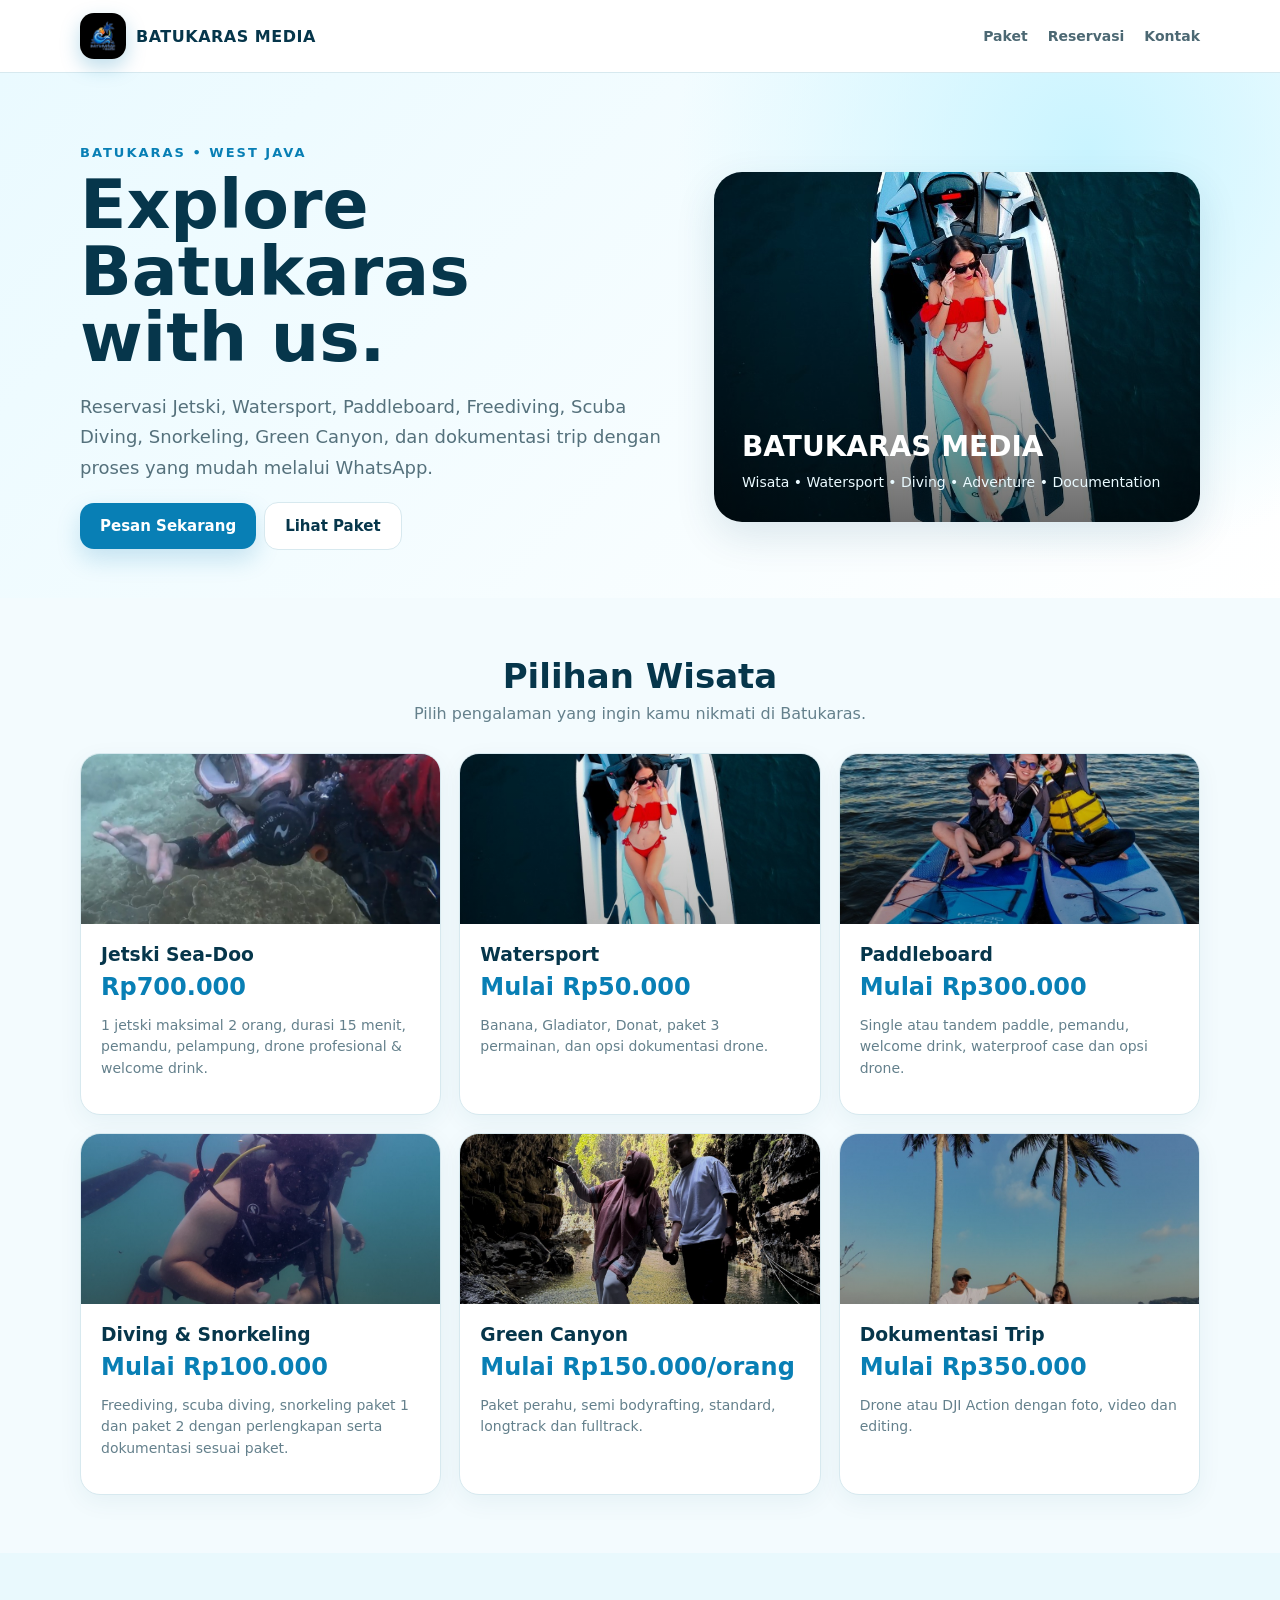
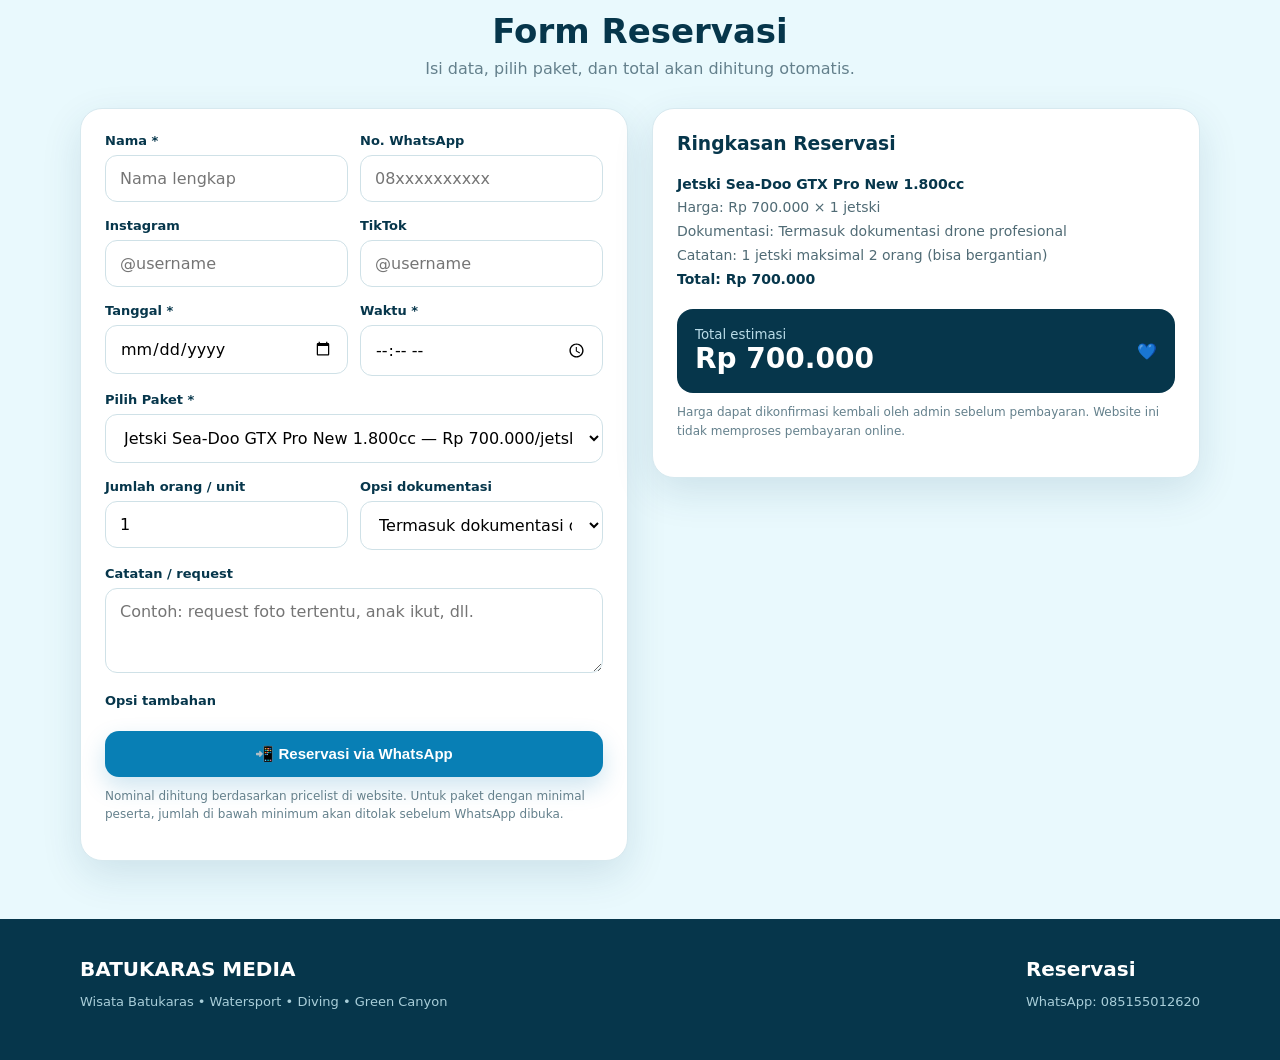
==== commit 6879569f: "Add files via upload" ====
--- a/index.html
+++ b/index.html
@@ -20,7 +20,7 @@
 .btn{display:inline-flex;align-items:center;justify-content:center;border:0;border-radius:14px;padding:14px 20px;font-weight:900;cursor:pointer;font-size:15px}
 .btn-primary{background:var(--blue);color:white;box-shadow:0 10px 25px #087fb533}.btn-primary:hover{background:#056d9d}
 .btn-outline{border:1px solid var(--line);background:#fff;color:var(--navy);margin-left:8px}
-.hero-card{min-height:350px;border-radius:28px;overflow:hidden;background-image:linear-gradient(180deg,transparent 20%,rgba(0,0,0,.58)),url("assets/jetski-group.jpg");background-size:cover;background-position:center;box-shadow:var(--shadow);position:relative;color:white;padding:28px;display:flex;flex-direction:column;justify-content:end}
+.hero-card{min-height:350px;border-radius:28px;overflow:hidden;background-image:linear-gradient(180deg,transparent 20%,rgba(0,0,0,.58)),url("[data-uri]");background-size:cover;background-position:center;box-shadow:var(--shadow);position:relative;color:white;padding:28px;display:flex;flex-direction:column;justify-content:end}
 .hero-card:before{content:"";position:absolute;inset:0;}
 .hero-card>*{position:relative}.hero-card .water{font-size:70px;margin-bottom:auto}.hero-card h2{font-size:28px;margin:0 0 8px}.hero-card p{color:#eafaff;font-size:14px;margin:0}
 section{padding:58px 0}.section-title{text-align:center;margin-bottom:30px}.section-title h2{font-size:34px;margin:0 0 8px;color:var(--navy)}.section-title p{color:var(--muted);margin:0}
@@ -37,7 +37,7 @@
 </head>
 <body>
 <header><div class="container nav">
-  <a class="brand" href="#"><img class="logo" src="assets/logo.png" alt="BATUKARAS MEDIA"><span>BATUKARAS MEDIA</span></a>
+  <a class="brand" href="#"><img class="logo" src="[data-uri]